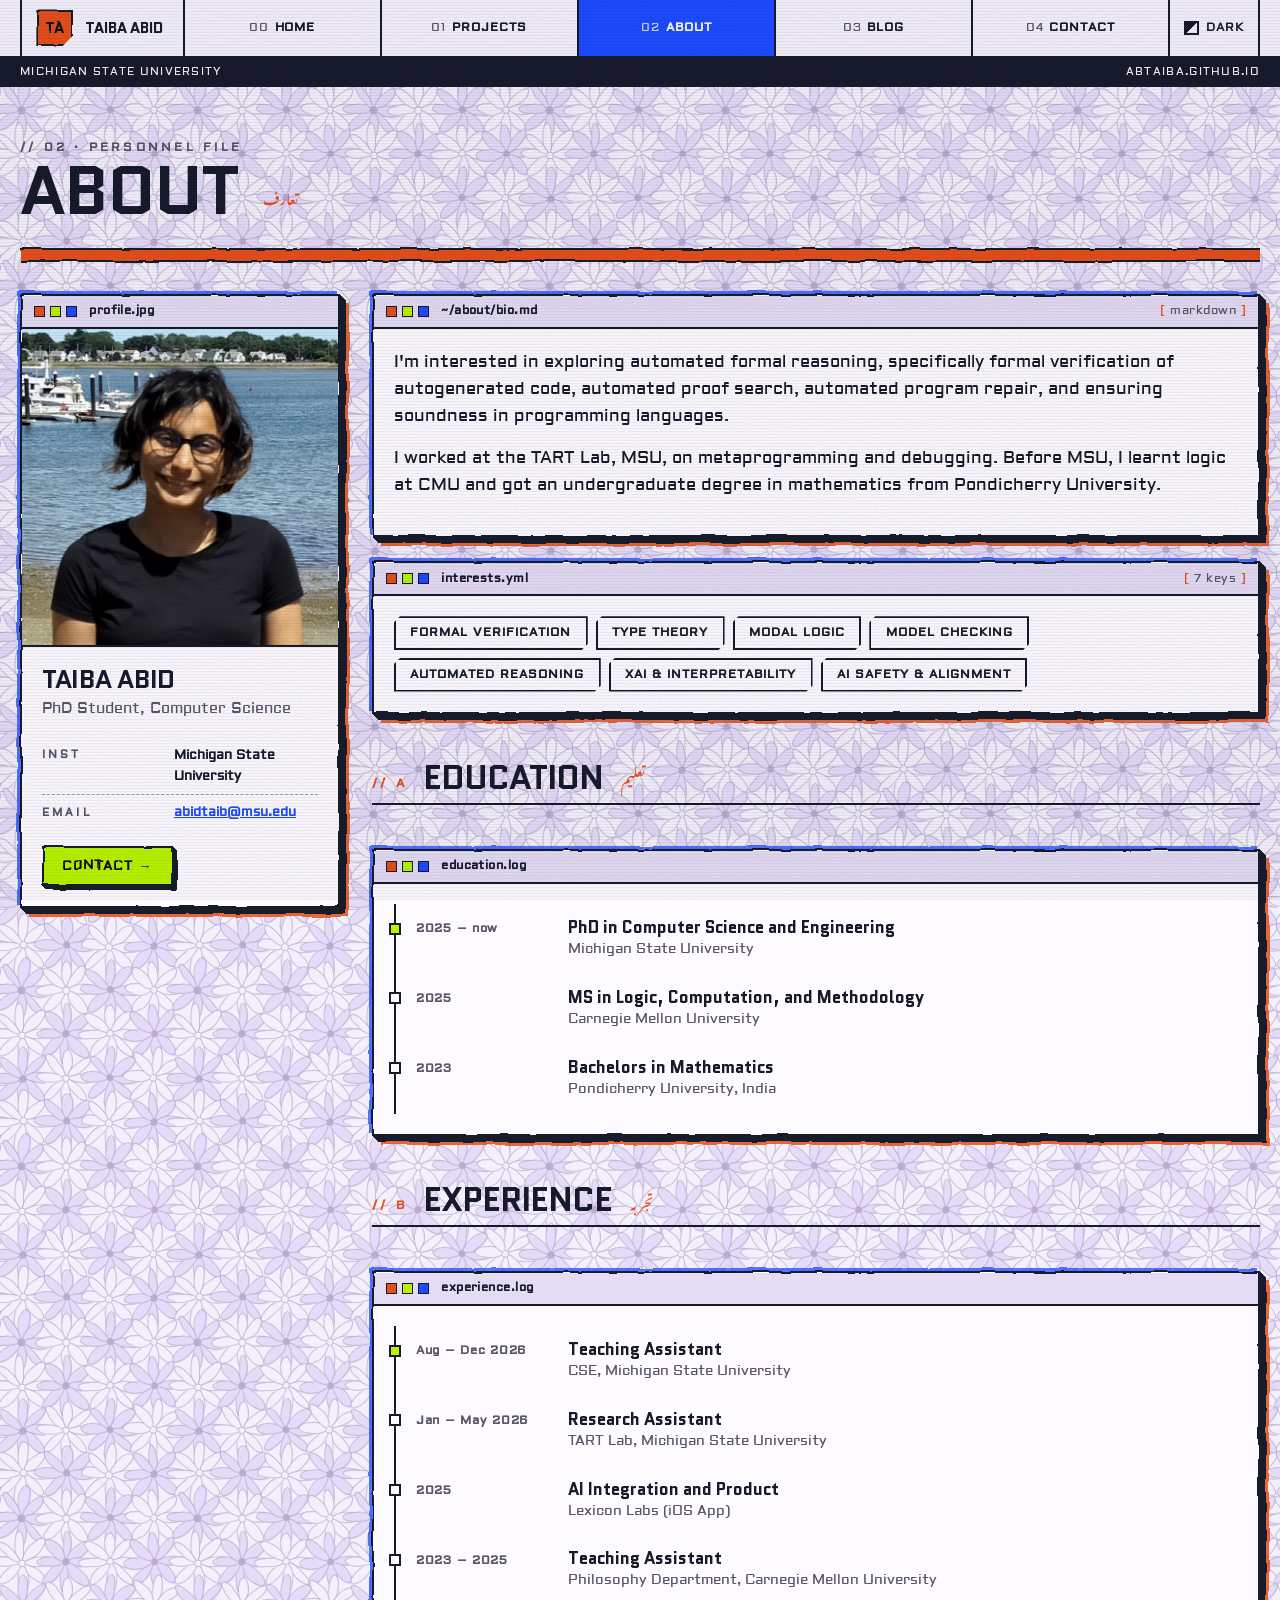
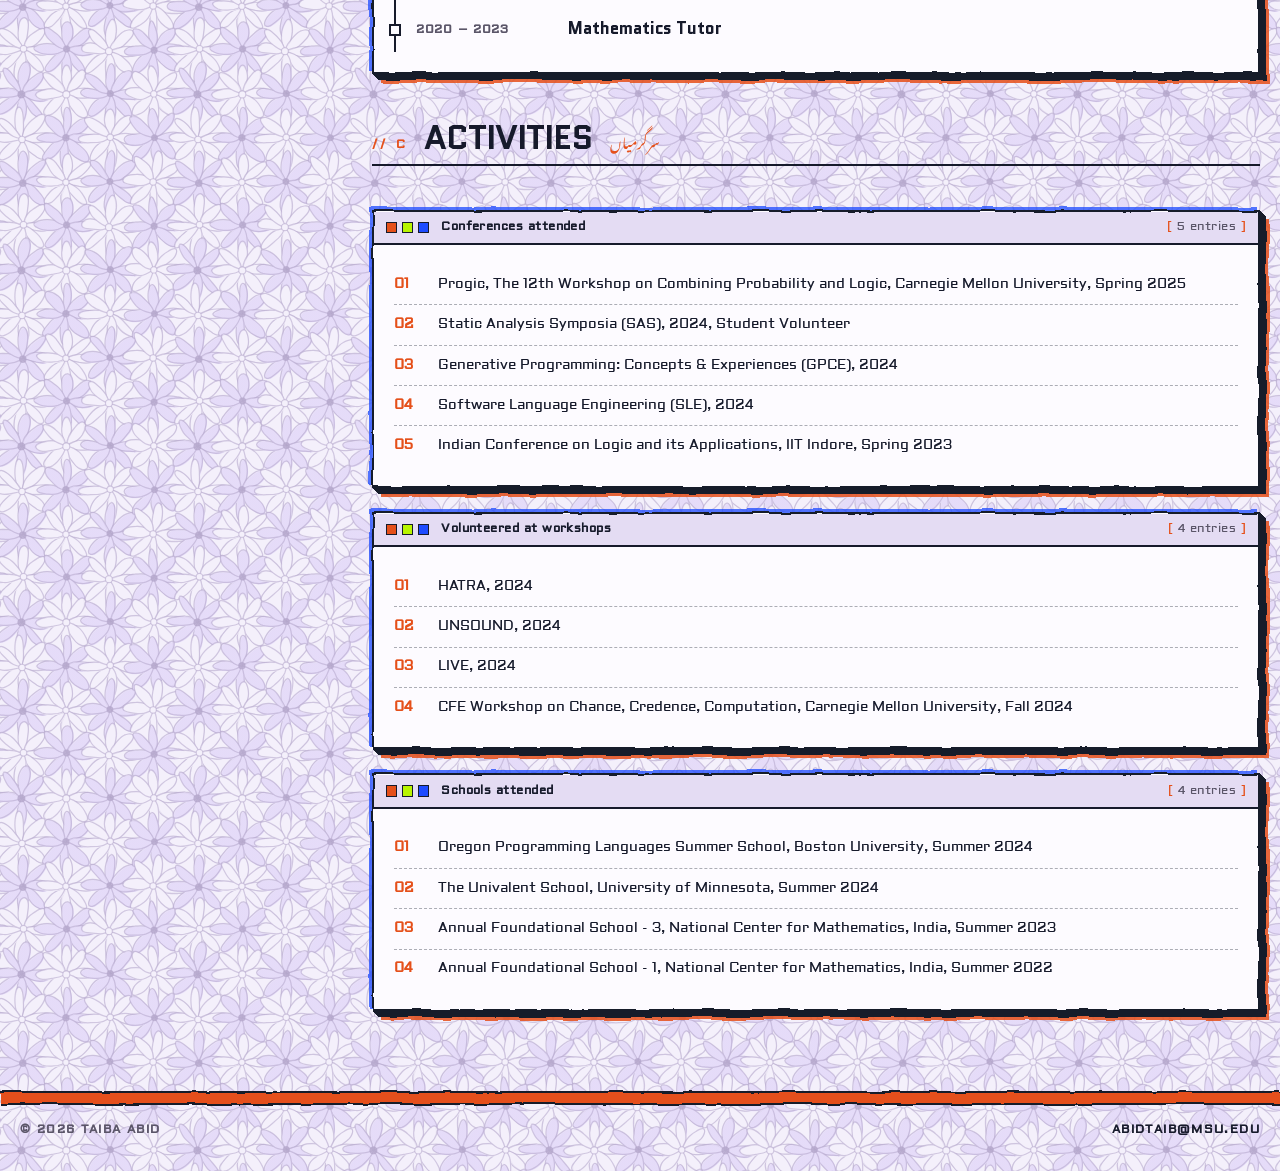
==== about.html @ 522cb5cd "new website" ====
<!DOCTYPE html>
<html lang="en">
<head>
  <meta charset="utf-8">
  <meta name="viewport" content="width=device-width, initial-scale=1">
  <meta name="description" content="Taiba Abid, PhD Student, Computer Science">
  <title>About // Taiba Abid</title>
  <script>
    try { var t = localStorage.getItem('theme'); if (t) document.documentElement.dataset.theme = t; } catch (e) {}
  </script>
  <link rel="icon" href="images/favicon.svg">
  <link rel="preconnect" href="https://fonts.googleapis.com">
  <link rel="preconnect" href="https://fonts.gstatic.com" crossorigin>
  <link rel="stylesheet" href="https://fonts.googleapis.com/css2?family=Aldrich&family=Noto+Nastaliq+Urdu:wght@500;700&family=Quantico:ital,wght@0,400;0,700;1,400;1,700&display=swap">
  <link rel="stylesheet" href="css/style.css?v=proj3">
  <script src="js/theme.js" defer></script>
</head>
<body>
  <svg class="ink-defs" width="0" height="0" aria-hidden="true" focusable="false">
    <filter id="ink-rough"><feTurbulence type="fractalNoise" baseFrequency="0.035" numOctaves="3" seed="7" result="noise"/><feDisplacementMap in="SourceGraphic" in2="noise" scale="3.5"/></filter>
    <filter id="ink-bleed"><feTurbulence type="fractalNoise" baseFrequency="0.9" numOctaves="2" seed="2" result="noise"/><feDisplacementMap in="SourceGraphic" in2="noise" scale="1.4"/></filter>
  </svg>
  <a class="skip" href="#main">Skip to content</a>
  <header class="site-header">
    <div class="wrap header-inner">
      <a class="logo" href="index.html"><span class="logo-mark">TA</span><span class="logo-name">Taiba Abid</span></a>
      <nav class="nav" aria-label="Primary"><a href="index.html"><span>00</span>Home</a><a href="projects.html"><span>01</span>Projects</a><a href="about.html" aria-current="page"><span>02</span>About</a><a href="blog.html"><span>03</span>Blog</a><a href="contact.html"><span>04</span>Contact</a></nav>
      <button class="theme-toggle" type="button" data-theme-toggle aria-label="Toggle dark mode"><span class="swatch" aria-hidden="true"></span><span class="tt-text">Theme</span></button>
    </div>
  </header>
  <div class="status-strip" aria-hidden="true">
    <div class="wrap"><span class="hide-sm">Michigan State University</span><span class="push">abtaiba.github.io</span></div>
  </div>

  <main id="main" class="wrap">
    <div class="page-hero">
      <div><span class="label">// 02 · Personnel file</span><h1 class="big">About <span class="ur" lang="ur" dir="rtl">تعارف</span></h1></div>
    </div>
    <div class="hazard" aria-hidden="true" style="margin-bottom:2rem"></div>

    <div class="about-layout">
      <aside class="about-side">
      <section class="panel">
        <div class="panel-bar"><span class="lights" aria-hidden="true"><i></i><i></i><i></i></span><span class="panel-file">profile.jpg</span></div>
        <div class="id-photo"><img src="images/avatar.jpg" alt="Portrait of Taiba Abid"></div>
        <div class="panel-body">
          <h2 style="font-size:1.6rem">Taiba Abid</h2>
          <p class="muted" style="margin:0.4rem 0 1rem">PhD Student, Computer Science</p>
          <dl class="readout">
            <div><dt>Inst</dt><dd>Michigan State University</dd></div>
            <div><dt>Email</dt><dd><a href="mailto:abidtaib@msu.edu">abidtaib@msu.edu</a></dd></div>
          </dl>
          <div class="chips" style="margin-top:1rem"><a class="btn" href="contact.html">Contact →</a></div>
        </div>
      </section>
      </aside>

      <div class="stack">
      <section class="panel ">
      <div class="panel-bar"><span class="lights" aria-hidden="true"><i></i><i></i><i></i></span><span class="panel-file">~/about/bio.md</span><span class="panel-meta">markdown</span></div>
      <div class="panel-body">
<div class="prose" style="font-size:1.05rem"><p>I&#x27;m interested in exploring automated formal reasoning, specifically formal verification of autogenerated code, automated proof search, automated program repair, and ensuring soundness in programming languages.</p>
<p>I worked at the TART Lab, MSU, on metaprogramming and debugging. Before MSU, I learnt logic at CMU and got an undergraduate degree in mathematics from Pondicherry University.</p></div>
      </div>
    </section>

      <section class="panel ">
      <div class="panel-bar"><span class="lights" aria-hidden="true"><i></i><i></i><i></i></span><span class="panel-file">interests.yml</span><span class="panel-meta">7 keys</span></div>
      <div class="panel-body">
<div class="chips"><span class="chip chip-lg" style="cursor:default">Formal Verification</span><span class="chip chip-lg" style="cursor:default">Type Theory</span><span class="chip chip-lg" style="cursor:default">Modal Logic</span><span class="chip chip-lg" style="cursor:default">Model Checking</span><span class="chip chip-lg" style="cursor:default">Automated Reasoning</span><span class="chip chip-lg" style="cursor:default">XAI &amp; Interpretability</span><span class="chip chip-lg" style="cursor:default">AI Safety &amp; Alignment</span></div>
      </div>
    </section>

      <div class="sec-head" style="margin-top:1.5rem"><span class="idx">// A</span><h2>Education <span class="ur" lang="ur" dir="rtl">تعلیم</span></h2></div>
      <section class="panel ">
      <div class="panel-bar"><span class="lights" aria-hidden="true"><i></i><i></i><i></i></span><span class="panel-file">education.log</span></div>
      <div class="panel-body">
<ol class="timeline"><li><span class="when">2025 – now</span><div><strong>PhD in Computer Science and Engineering</strong><span class="where">Michigan State University</span></div></li><li><span class="when">2025</span><div><strong>MS in Logic, Computation, and Methodology</strong><span class="where">Carnegie Mellon University</span></div></li><li><span class="when">2023</span><div><strong>Bachelors in Mathematics</strong><span class="where">Pondicherry University, India</span></div></li></ol>
      </div>
    </section>

      <div class="sec-head" style="margin-top:1.5rem"><span class="idx">// B</span><h2>Experience <span class="ur" lang="ur" dir="rtl">تجربہ</span></h2></div>
      <section class="panel ">
      <div class="panel-bar"><span class="lights" aria-hidden="true"><i></i><i></i><i></i></span><span class="panel-file">experience.log</span></div>
      <div class="panel-body">
<ol class="timeline"><li><span class="when">Aug – Dec 2026</span><div><strong>Teaching Assistant</strong><span class="where">CSE, Michigan State University</span></div></li><li><span class="when">Jan – May 2026</span><div><strong>Research Assistant</strong><span class="where">TART Lab, Michigan State University</span></div></li><li><span class="when">2025</span><div><strong>AI Integration and Product</strong><span class="where">Lexicon Labs (iOS App)</span></div></li><li><span class="when">2023 – 2025</span><div><strong>Teaching Assistant</strong><span class="where">Philosophy Department, Carnegie Mellon University</span></div></li><li><span class="when">2020 – 2023</span><div><strong>Mathematics Tutor</strong></div></li></ol>
      </div>
    </section>

      <div class="sec-head" style="margin-top:1.5rem"><span class="idx">// C</span><h2>Activities <span class="ur" lang="ur" dir="rtl">سرگرمیاں</span></h2></div>
      <section class="panel ">
      <div class="panel-bar"><span class="lights" aria-hidden="true"><i></i><i></i><i></i></span><span class="panel-file">Conferences attended</span><span class="panel-meta">5 entries</span></div>
      <div class="panel-body">
<ol class="log-list"><li><span>Progic, The 12th Workshop on Combining Probability and Logic, Carnegie Mellon University, Spring 2025</span></li><li><span>Static Analysis Symposia (SAS), 2024, Student Volunteer</span></li><li><span>Generative Programming: Concepts &amp; Experiences (GPCE), 2024</span></li><li><span>Software Language Engineering (SLE), 2024</span></li><li><span>Indian Conference on Logic and its Applications, IIT Indore, Spring 2023</span></li></ol>
      </div>
    </section>
      <section class="panel ">
      <div class="panel-bar"><span class="lights" aria-hidden="true"><i></i><i></i><i></i></span><span class="panel-file">Volunteered at workshops</span><span class="panel-meta">4 entries</span></div>
      <div class="panel-body">
<ol class="log-list"><li><span>HATRA, 2024</span></li><li><span>UNSOUND, 2024</span></li><li><span>LIVE, 2024</span></li><li><span>CFE Workshop on Chance, Credence, Computation, Carnegie Mellon University, Fall 2024</span></li></ol>
      </div>
    </section>
      <section class="panel ">
      <div class="panel-bar"><span class="lights" aria-hidden="true"><i></i><i></i><i></i></span><span class="panel-file">Schools attended</span><span class="panel-meta">4 entries</span></div>
      <div class="panel-body">
<ol class="log-list"><li><span>Oregon Programming Languages Summer School, Boston University, Summer 2024</span></li><li><span>The Univalent School, University of Minnesota, Summer 2024</span></li><li><span>Annual Foundational School - 3, National Center for Mathematics, India, Summer 2023</span></li><li><span>Annual Foundational School - 1, National Center for Mathematics, India, Summer 2022</span></li></ol>
      </div>
    </section>
      </div>
    </div>
  </main>

  <footer class="site-footer">
    <div class="hazard" aria-hidden="true"></div>
    <div class="wrap footer-inner">
      <span>© 2026 Taiba Abid</span>
      <a href="mailto:abidtaib@msu.edu">abidtaib@msu.edu</a>
    </div>
  </footer>
</body>
</html>
---- css/style.css ----
/* ==========================================================================
   Taiba Abid: brutalist terminal theme
   Warm paper, hard edges, hazard tape, status readouts.
   Edit the tokens below to restyle everything.
   ========================================================================== */

:root {
  color-scheme: light;

  /* Paper + ink (blue-black fountain-pen ink) */
  --paper: #f4f0fb;
  /* hand-drawn flower lattice: 8 equal petals, checkerboard fill, right-hand flower on top */
  --bg-pattern: url("../images/flowers-light.svg");
  --bg-pattern-size: 176px 176px;
  /* wash of page colour over the flowers so text on the background stays readable */
  --bg-fade: color-mix(in srgb, var(--paper) 65%, transparent);
  --surface: #fdfbff;
  --bar: #e4dcf3;
  --ink: #161a2b;
  --muted: #5a5568;
  --line: #161a2b;
  --grain-opacity: 0.09;

  /* Accents */
  --blue: #1d4bff;
  --lime: #b8f400;
  --orange: #e5501a;
  --on-accent: #111;

  /* Type */
  /* Previous pair: "Space Grotesk" + "JetBrains Mono" */
  --font-display: "Quantico", "Space Grotesk", Arial, sans-serif;
  --font-body: "Aldrich", "Space Grotesk", Arial, sans-serif;
  --scan: rgb(0 0 0 / 0.045);

  /* Shape */
  --bw: 2px;
  --shadow-color: var(--ink);
  /* 3D slab: a blue edge offset up-left, a solid extruded side, an orange edge behind it */
  --ghost-a: color-mix(in srgb, var(--blue) 75%, transparent);
  --ghost-b: color-mix(in srgb, var(--orange) 85%, transparent);
  --shadow: -3px -3px 0 var(--ghost-a), 1px 1px 0 var(--shadow-color), 2px 2px 0 var(--shadow-color), 3px 3px 0 var(--shadow-color), 4px 4px 0 var(--shadow-color), 5px 5px 0 var(--shadow-color), 6px 6px 0 var(--shadow-color), 9px 9px 0 var(--ghost-b);
  --shadow-lift: -4px -4px 0 var(--ghost-a), 1px 1px 0 var(--shadow-color), 2px 2px 0 var(--shadow-color), 3px 3px 0 var(--shadow-color), 4px 4px 0 var(--shadow-color), 5px 5px 0 var(--shadow-color), 6px 6px 0 var(--shadow-color), 7px 7px 0 var(--shadow-color), 8px 8px 0 var(--shadow-color), 9px 9px 0 var(--shadow-color), 10px 10px 0 var(--shadow-color), 14px 14px 0 var(--ghost-b);
  --shadow-sm: -2px -2px 0 var(--ghost-a), 1px 1px 0 var(--shadow-color), 2px 2px 0 var(--shadow-color), 3px 3px 0 var(--shadow-color), 4px 4px 0 var(--shadow-color), 6px 6px 0 var(--ghost-b);
  --shadow-press: 1px 1px 0 var(--shadow-color), 2px 2px 0 var(--shadow-color);
  --page: 1240px;
  --ease: cubic-bezier(0.22, 1, 0.36, 1);
}

/* Dark mode: follows the system unless the toggle forced light */
@media (prefers-color-scheme: dark) {
  :root:not([data-theme="light"]) {
    color-scheme: dark;
    --paper: #0e0f11;
    --bg-pattern: url("data:image/svg+xml,%3Csvg xmlns='http://www.w3.org/2000/svg' width='48' height='27.713' viewBox='0 0 48 27.713'%3E%3Cpath d='M0 13.856L8.0 0H24.0L32 13.856L24.0 27.713H8.0ZM32 13.856H48' fill='none' stroke='%23ff6fb5' stroke-opacity='0.45' stroke-width='1.25'/%3E%3C/svg%3E");
    --bg-pattern-size: 48px 27.713px;
    --bg-fade: transparent;
    --surface: #16181c;
    --bar: #1f232a;
    --ink: #efe6d2;
    --muted: #a39a89;
    --line: #efe6d2;
    --blue: #5b82ff;
    --lime: #c6ff3d;
    --orange: #ff7a3d;
    --shadow-color: var(--orange);
    --ghost-b: color-mix(in srgb, var(--lime) 85%, transparent);
    --grain-opacity: 0.22;
    --scan: rgb(255 255 255 / 0.03);
  }
}

:root[data-theme="dark"] {
  color-scheme: dark;
  --paper: #0e0f11;
  --bg-pattern: url("data:image/svg+xml,%3Csvg xmlns='http://www.w3.org/2000/svg' width='48' height='27.713' viewBox='0 0 48 27.713'%3E%3Cpath d='M0 13.856L8.0 0H24.0L32 13.856L24.0 27.713H8.0ZM32 13.856H48' fill='none' stroke='%23ff6fb5' stroke-opacity='0.45' stroke-width='1.25'/%3E%3C/svg%3E");
  --bg-pattern-size: 48px 27.713px;
  --bg-fade: transparent;
  --surface: #16181c;
  --bar: #1f232a;
  --ink: #efe6d2;
  --muted: #a39a89;
  --line: #efe6d2;
  --blue: #5b82ff;
  --lime: #c6ff3d;
  --orange: #ff7a3d;
  --shadow-color: var(--orange);
  --ghost-b: color-mix(in srgb, var(--lime) 85%, transparent);
  --grain-opacity: 0.22;
  --scan: rgb(255 255 255 / 0.03);
}

/* Card → detail page morph (Chrome/Edge/Safari 18+; others just navigate) */
@view-transition { navigation: auto; }
::view-transition-group(*) { animation-duration: 0.45s; animation-timing-function: var(--ease); }

/* ---------- Base ---------- */

*, *::before, *::after { box-sizing: border-box; }
html { scroll-behavior: smooth; }

body {
  margin: 0;
  min-height: 100vh;
  overflow-x: clip;
  background-color: var(--paper);
  /* flowers in light mode, hex grid in dark */
  background-image: linear-gradient(var(--bg-fade), var(--bg-fade)), var(--bg-pattern);
  background-size: auto, var(--bg-pattern-size);
  /* ink sits slightly into the paper */
  text-shadow: 0 0 0.6px color-mix(in srgb, currentColor 45%, transparent);
  color: var(--ink);
  font-family: var(--font-body);
  font-size: 15px;
  line-height: 1.6;
  transition: background-color 0.2s, color 0.2s;
}

a { color: inherit; }
img { display: block; max-width: 100%; }
button, input, textarea { font: inherit; color: inherit; }
::selection { background: var(--lime); color: #111; }
:focus-visible { outline: 3px solid var(--blue); outline-offset: 2px; }

.wrap { width: min(calc(100% - 2rem), var(--page)); margin: 0 auto; }

.skip {
  position: absolute; left: -999px; top: 0; padding: 0.5rem 1rem;
  background: var(--lime); color: #111; z-index: 100;
}
.skip:focus { left: 1rem; }

/* ---------- Type ---------- */

h1, h2, h3, h4 {
  margin: 0;
  font-family: var(--font-display);
  font-weight: 700;
  line-height: 0.95;
  letter-spacing: -0.03em;
  text-transform: uppercase;
}

.mega { font-size: clamp(3rem, 10vw, 7.5rem); }
.big  { font-size: clamp(2.2rem, 6vw, 4.25rem); }
h2    { font-size: clamp(1.5rem, 3vw, 2.1rem); }
h3    { font-size: 1.35rem; line-height: 1.05; }

/* Small Urdu sub-label next to headings.
   No letter-spacing or uppercase: both break Urdu letter joining. */
.ur {
  display: inline-block;
  margin-left: 0.6rem;
  color: var(--orange);
  font-family: "Noto Nastaliq Urdu", serif;
  font-size: 0.85rem;
  font-weight: 500;
  line-height: 1;
  letter-spacing: 0;
  text-transform: none;
  vertical-align: middle;
}

.label {
  font-size: 0.72rem;
  font-weight: 700;
  letter-spacing: 0.14em;
  text-transform: uppercase;
  color: var(--muted);
}

.muted { color: var(--muted); }
.accent { color: var(--orange); }

/* ---------- Header ---------- */

.site-header {
  position: sticky;
  top: 0;
  z-index: 50;
  background: var(--paper);
  border-bottom: var(--bw) solid var(--line);
}

.header-inner {
  display: flex;
  align-items: stretch;
  min-height: 3.5rem;
  border-inline: var(--bw) solid var(--line);
}

/* Name | nav: the name sits left, the nav fills the rest of the width */
.logo {
  display: flex;
  flex: none;
  align-items: center;
  gap: 0.75rem;
  padding: 0 1.25rem 0 0.9rem;
  text-decoration: none;
  font-family: var(--font-display);
  font-weight: 700;
  text-transform: uppercase;
  letter-spacing: -0.01em;
}

.logo-mark {
  display: grid;
  place-items: center;
  width: 2.3rem;
  height: 2.3rem;
  background: var(--orange);
  color: #111;
  border: var(--bw) solid var(--line);
  font-size: 0.95rem;
  /* angled corner */
  clip-path: polygon(0 0, 100% 0, 100% 70%, 70% 100%, 0 100%);
}

.nav {
  display: flex;
  flex: 1;
  align-items: stretch;
  overflow-x: auto;
  scrollbar-width: none;
}

.nav a {
  display: flex;
  flex: 1;
  align-items: center;
  justify-content: center;
  gap: 0.35rem;
  padding: 0 0.9rem;
  border-left: var(--bw) solid var(--line);
  font-size: 0.78rem;
  font-weight: 700;
  letter-spacing: 0.08em;
  text-decoration: none;
  text-transform: uppercase;
  white-space: nowrap;
}
.nav a span { color: var(--muted); font-weight: 400; }
.nav a:hover { background: var(--lime); color: #111; }
.nav a:hover span { color: #111; }
.nav a[aria-current="page"] { background: var(--blue); color: #fff; }
.nav a[aria-current="page"] span { color: rgb(255 255 255 / 0.7); }

.theme-toggle {
  display: flex;
  align-items: center;
  gap: 0.45rem;
  padding: 0 0.9rem;
  background: none;
  border: 0;
  border-left: var(--bw) solid var(--line);
  font-size: 0.72rem;
  font-weight: 700;
  letter-spacing: 0.08em;
  text-transform: uppercase;
  cursor: pointer;
}
.theme-toggle:hover { background: var(--orange); color: #111; }
.theme-toggle .swatch {
  width: 0.9rem; height: 0.9rem;
  border: var(--bw) solid currentColor;
  background: linear-gradient(135deg, currentColor 50%, transparent 50%);
}

/* status strip under header */
.status-strip {
  border-bottom: var(--bw) solid var(--line);
  background: var(--ink);
  color: var(--paper);
  font-size: 0.68rem;
  letter-spacing: 0.12em;
  text-transform: uppercase;
}
.status-strip .wrap { display: flex; gap: 1.5rem; padding: 0.3rem 0; overflow: hidden; white-space: nowrap; }
.status-strip .push { margin-left: auto; }

/* ---------- Hazard tape ---------- */

.hazard {
  height: 14px;
  border-block: var(--bw) solid var(--line);
  background: var(--orange);
}

.hazard-label {
  display: flex;
  align-items: center;
  justify-content: center;
  gap: 1rem;
  padding: 0.35rem 1rem;
  border: var(--bw) solid var(--line);
  background: var(--orange);
  font-size: 0.75rem;
  font-weight: 700;
  letter-spacing: 0.2em;
  text-transform: uppercase;
}
.hazard-label span { padding: 0.1rem 0.6rem; background: var(--orange); color: #111; border: var(--bw) solid #111; }

/* ---------- Panels (editor / terminal windows) ---------- */

/* The outer border + shadow are drawn on ::before and run through the
   #ink-rough SVG filter, so edges look hand-inked while text stays crisp. */
.panel, .goal {
  position: relative;
  background: var(--surface);
  border: var(--bw) solid transparent;
  box-shadow: none;
  min-width: 0;
}
.panel::before, .goal::before {
  content: "";
  position: absolute;
  inset: calc(-1 * var(--bw));
  border: var(--bw) solid var(--line);
  box-shadow: var(--shadow);
  filter: url(#ink-rough);
  pointer-events: none;
  transition: box-shadow 0.16s var(--ease);
}

.panel-bar {
  display: flex;
  align-items: center;
  gap: 0.75rem;
  padding: 0.4rem 0.75rem;
  background: var(--bar);
  border-bottom: var(--bw) solid var(--line);
  font-size: 0.72rem;
  letter-spacing: 0.04em;
}

.lights { display: flex; gap: 0.3rem; }
.lights i { width: 0.7rem; height: 0.7rem; border: 1.5px solid var(--line); }
.lights i:nth-child(1) { background: var(--orange); }
.lights i:nth-child(2) { background: var(--lime); }
.lights i:nth-child(3) { background: var(--blue); }

.panel-file { font-weight: 700; overflow: hidden; text-overflow: ellipsis; white-space: nowrap; }
.panel-meta { margin-left: auto; color: var(--muted); white-space: nowrap; }

.panel-body { padding: 1.25rem; }
.panel-body > :first-child { margin-top: 0; }
.panel-body > :last-child { margin-bottom: 0; }

.panel-status {
  display: flex;
  flex-wrap: wrap;
  gap: 0.5rem 1.25rem;
  padding: 0.3rem 0.75rem;
  border-top: var(--bw) solid var(--line);
  background: var(--blue);
  color: #fff;
  font-size: 0.68rem;
  letter-spacing: 0.08em;
  text-transform: uppercase;
}
.panel-status .push { margin-left: auto; }

/* ---------- Terminal lines ---------- */

.term { margin: 0; font-size: 0.9rem; }
.term .cmd { color: var(--muted); }
.term .cmd::before { content: "% "; color: var(--orange); font-weight: 700; } /* zsh prompt */
.term .out { margin: 0.2rem 0 1rem; }
.term .out.arrow::before { content: "→ "; color: var(--blue); font-weight: 700; }

.cursor {
  display: inline-block;
  width: 0.55em; height: 1.1em;
  margin-left: 0.2em;
  background: currentColor;
  opacity: 0.22;
  vertical-align: text-bottom;
}

/* ---------- Readouts (key / value rows) ---------- */

.readout { display: grid; margin: 0; font-size: 0.82rem; }
.readout > div {
  display: grid;
  grid-template-columns: 7.5rem minmax(0, 1fr);
  gap: 0.75rem;
  padding: 0.45rem 0;
  border-bottom: 1px dashed color-mix(in srgb, var(--line) 40%, transparent);
}
.readout > div:last-child { border-bottom: 0; }
.readout dt { color: var(--muted); font-size: 0.7rem; font-weight: 700; letter-spacing: 0.12em; text-transform: uppercase; padding-top: 0.15em; }
.readout dd { margin: 0; font-weight: 700; overflow-wrap: anywhere; }
.readout a { color: var(--blue); }

/* ---------- Chips & tags ---------- */

.chips { display: flex; flex-wrap: wrap; gap: 0.5rem; }

.chip, .tag {
  display: inline-flex;
  align-items: center;
  min-height: 1.6rem;
  padding: 0 0.6rem;
  border: var(--bw) solid var(--line);
  background: var(--surface);
  font-size: 0.7rem;
  font-weight: 700;
  letter-spacing: 0.08em;
  text-transform: uppercase;
  line-height: 1;
}
.tag::before { content: "#"; color: var(--orange); margin-right: 0.15rem; }

.chip { cursor: pointer; transition: transform 0.12s, box-shadow 0.12s, background 0.12s; }
.chip:hover { background: var(--lime); color: #111; }
.chip[aria-pressed="true"] { background: var(--blue); color: #fff; box-shadow: 3px 3px 0 var(--line); transform: translate(-1px, -1px); }

.chip-lg { min-height: 2.1rem; padding: 0 0.9rem; font-size: 0.78rem; }

/* ---------- Buttons & links ---------- */

.btn {
  display: inline-flex;
  align-items: center;
  gap: 0.5rem;
  min-height: 2.5rem;
  padding: 0 1.1rem;
  border: var(--bw) solid var(--line);
  background: var(--lime);
  color: #111;
  box-shadow: 1px 1px 0 var(--line), 2px 2px 0 var(--line), 3px 3px 0 var(--line), 4px 4px 0 var(--line);
  font-size: 0.8rem;
  font-weight: 700;
  letter-spacing: 0.1em;
  text-decoration: none;
  text-transform: uppercase;
  cursor: pointer;
  transition: transform 0.12s var(--ease), box-shadow 0.12s var(--ease);
}
.btn:hover { transform: translate(-2px, -2px); box-shadow: 1px 1px 0 var(--line), 2px 2px 0 var(--line), 3px 3px 0 var(--line), 4px 4px 0 var(--line), 5px 5px 0 var(--line), 6px 6px 0 var(--line); }
.btn:active { transform: translate(2px, 2px); box-shadow: 0 0 0 var(--line); }
.btn.alt { background: var(--surface); color: var(--ink); }

.more {
  font-size: 0.75rem;
  font-weight: 700;
  letter-spacing: 0.1em;
  text-transform: uppercase;
  text-decoration: none;
  color: var(--blue);
}
.more::after { content: " →"; }
.more:hover { background: var(--lime); color: #111; }

.back { color: var(--muted); }
.back::after { content: none; }
.back::before { content: "← "; }

/* ---------- Section headers ---------- */

.sec { margin-top: 3.5rem; }
.sec-head {
  display: flex;
  flex-wrap: wrap;
  align-items: end;
  gap: 0.5rem 1rem;
  margin-bottom: 1.25rem;
  padding-bottom: 0.6rem;
  border-bottom: var(--bw) solid var(--line);
}
.sec-head .idx { font-size: 0.75rem; font-weight: 700; color: var(--orange); letter-spacing: 0.1em; }
.sec-head .more { margin-left: auto; }

/* ---------- Page hero (shared by inner pages) ---------- */

.page-hero {
  display: grid;
  grid-template-columns: minmax(0, 1fr) auto;
  align-items: end;
  gap: 1.5rem;
  padding: 3rem 0 1.5rem;
}
.page-hero .count {
  font-family: var(--font-display);
  font-size: clamp(3rem, 9vw, 6.5rem);
  font-weight: 700;
  line-height: 0.8;
  color: transparent;
  -webkit-text-stroke: 2px var(--ink);
}
.page-hero p { max-width: 60ch; margin: 1rem 0 0; color: var(--muted); }

/* ---------- Home ---------- */

.home-hero {
  display: grid;
  grid-template-columns: minmax(0, 1.65fr) minmax(280px, 1fr);
  gap: 1.5rem;
  padding-top: 2.5rem;
}

.home-hero .mega { margin: 0.25rem 0 1.25rem; }
.home-hero .mega .accent { -webkit-text-stroke: 0; }

.id-photo {
  position: relative;
  border-bottom: var(--bw) solid var(--line);
}
.id-photo img { width: 100%; aspect-ratio: 1 / 1; object-fit: cover; object-position: 50% 30%; filter: contrast(1.05) saturate(0.9); }

.mission {
  display: grid;
  grid-template-columns: minmax(0, 1fr) minmax(0, 1fr);
  gap: 1.5rem;
}
.mission p { margin: 0 0 0.9rem; }
.goal {
  display: flex;
  flex-direction: column;
  justify-content: space-between;
  gap: 1.5rem;
  padding: 1.5rem;
  background: var(--blue);
  color: #fff;
}
.goal blockquote {
  margin: 0;
  font-family: var(--font-display);
  font-size: clamp(1.5rem, 3vw, 2.25rem);
  font-weight: 700;
  line-height: 2.1;
  letter-spacing: 0.04em;
  text-transform: uppercase;
}
.goal blockquote em { font-style: normal; background: var(--lime); color: #111; padding: 0 0.15em; }
.goal .label { color: rgb(255 255 255 / 0.75); }

/* ---------- Cards (projects & posts) ---------- */

.card {
  display: flex;
  flex-direction: column;
  text-decoration: none;
  transition: transform 0.16s var(--ease), box-shadow 0.16s var(--ease);
}
.card:hover { transform: translate(-3px, -3px); }
.card:hover::before { box-shadow: var(--shadow-lift); }
.card:hover .panel-bar { background: var(--lime); color: #111; }
.card:hover .panel-bar .panel-meta { color: #111; }
.card:active { transform: translate(1px, 1px); }
.card:active::before { box-shadow: var(--shadow-press); }

.card .panel-body { display: flex; flex: 1; flex-direction: column; gap: 0.9rem; }
.card .num {
  font-family: var(--font-display);
  font-size: 3.2rem;
  font-weight: 700;
  line-height: 0.8;
  color: transparent;
  -webkit-text-stroke: 1.5px var(--ink);
}
.card:hover .num { color: var(--orange); -webkit-text-stroke-color: var(--orange); }
.card h3 { font-size: 1.3rem; }
.card .sub { margin: -0.4rem 0 0; color: var(--muted); font-size: 0.8rem; }
.card .excerpt { margin: 0; color: var(--muted); font-size: 0.85rem; }
.card .chips { margin-top: auto; }
.card .open {
  font-size: 0.72rem; font-weight: 700; letter-spacing: 0.12em; text-transform: uppercase; color: var(--blue);
}
.card:hover .open { color: var(--orange); }

/* Projects bento: first card is the big one */
.bento {
  display: grid;
  grid-template-columns: repeat(6, minmax(0, 1fr));
  gap: 1.5rem;
}
.bento > .card { grid-column: span 2; }
.bento > .card:first-child { grid-column: span 4; grid-row: span 2; }
.bento > .card:first-child h3 { font-size: clamp(1.8rem, 3.5vw, 2.8rem); }
.bento > .card:first-child .num { font-size: 6rem; }
.bento > .card:nth-child(2) { grid-column: span 2; }
.bento.is-filtered > .card { grid-column: span 2; grid-row: auto; }
.bento.is-filtered > .card:first-child h3 { font-size: 1.3rem; }
.bento.is-filtered > .card:first-child .num { font-size: 3.2rem; }
.card.is-hidden { display: none; }

.grid-3 { display: grid; grid-template-columns: repeat(3, minmax(0, 1fr)); gap: 1.5rem; }
.grid-2 { display: grid; grid-template-columns: repeat(2, minmax(0, 1fr)); gap: 1.5rem; }

/* Blog: wide file-row cards */
.post-list { display: grid; gap: 1.25rem; }
.post-card .panel-body {
  display: grid;
  grid-template-columns: 6.5rem minmax(0, 1fr) auto;
  align-items: center;
  gap: 1.5rem;
}
.post-card .date {
  font-family: var(--font-display);
  font-size: 0.9rem;
  font-weight: 700;
  text-transform: uppercase;
  line-height: 1.1;
}
.post-card h3 { font-size: clamp(1.25rem, 2.5vw, 1.75rem); }

.empty { padding: 2rem; text-align: center; border: var(--bw) dashed var(--line); }

/* ---------- Detail pages (expanded card) ---------- */

.detail-crumbs {
  display: flex;
  flex-wrap: wrap;
  gap: 0.75rem;
  align-items: center;
  padding: 2rem 0 1rem;
  font-size: 0.78rem;
}
.detail-crumbs .path { color: var(--muted); }

.detail .panel-body { padding: clamp(1.25rem, 4vw, 2.5rem); }

.detail-head {
  display: grid;
  grid-template-columns: auto minmax(0, 1fr);
  gap: 1.5rem;
  align-items: end;
  padding-bottom: 1.5rem;
  border-bottom: var(--bw) solid var(--line);
}
.detail-head .num {
  font-family: var(--font-display);
  font-size: clamp(5rem, 14vw, 10rem);
  font-weight: 700;
  line-height: 0.75;
  color: var(--orange);
}
.detail-head .sub { margin: 0.75rem 0 0; color: var(--muted); }

.detail-grid {
  display: grid;
  grid-template-columns: minmax(0, 1fr) 300px;
  gap: 2.5rem;
  padding-top: 1.75rem;
}
.detail-side { display: grid; gap: 1.25rem; align-content: start; }
.detail-side .panel::before { box-shadow: var(--shadow-sm); }

.pager { display: grid; grid-template-columns: 1fr 1fr; gap: 1.5rem; margin-top: 2.5rem; }
.pager a .panel-body { padding: 1rem 1.25rem; }
.pager a.next { text-align: right; }
.pager a .label { display: block; margin-bottom: 0.35rem; }
.pager a strong { font-family: var(--font-display); font-size: 1.05rem; text-transform: uppercase; line-height: 1.1; }

/* Long-form text */
.prose { max-width: 70ch; }
.prose h2 { margin: 2rem 0 0.75rem; font-size: 1.5rem; }
.prose h2:first-child { margin-top: 0; }
.prose p, .prose ul, .prose ol { margin: 0 0 1rem; }
.prose a { color: var(--blue); text-underline-offset: 0.2em; }
.prose a:hover { background: var(--lime); color: #111; }
.prose code { padding: 0.05rem 0.35rem; background: var(--bar); border: 1px solid var(--line); font-size: 0.88em; }
.prose blockquote { margin: 1.5rem 0; padding: 0.75rem 1rem; border-left: 6px solid var(--orange); background: var(--bar); }
.prose figure { margin: 1.5rem 0 2rem; border: var(--bw) solid var(--line); background: var(--surface); }
.prose figure img { width: 100%; height: auto; }
.prose figcaption { padding: 0.5rem 0.75rem; border-top: var(--bw) solid var(--line); background: var(--bar); color: var(--muted); font-size: 0.8rem; }
.prose .table-wrap { margin: 1.25rem 0 1.75rem; overflow-x: auto; border: var(--bw) solid var(--line); }
.prose table { width: 100%; border-collapse: collapse; font-size: 0.85rem; background: var(--surface); }
.prose th, .prose td { padding: 0.45rem 0.75rem; border-bottom: 1px solid var(--line); text-align: left; white-space: nowrap; }
.prose th { background: var(--bar); font-weight: 700; }
.prose tbody tr:last-child td { border-bottom: 0; }
.prose li { margin-bottom: 0.5rem; }
/* Typeset math and inference rules */
.prose .math { font-family: "STIX Two Math", "Cambria Math", "Times New Roman", serif; font-size: 1.08em; white-space: nowrap; }
.prose .math-display { text-align: center; margin: 1rem 0 1.25rem; }
.prose .defn { padding: 0.75rem 1rem 0.75rem 2rem; border-left: 6px solid var(--blue); background: var(--bar); }
.prose .rule { display: table; margin: 1rem auto 1.5rem; text-align: center; }
.prose .rule .premises { display: flex; gap: 2.5rem; justify-content: center; padding: 0 0.5rem 0.3rem; }
.prose .rule .conclusion { padding-top: 0.3rem; border-top: 1.5px solid var(--ink); }

/* Placeholder blocks: things to fill in */
.todo {
  margin: 0 0 1rem;
  padding: 0.85rem 1rem;
  border: var(--bw) dashed var(--orange);
  background: color-mix(in srgb, var(--orange) 8%, transparent);
  font-size: 0.85rem;
}
.todo::before {
  content: "TODO";
  display: inline-block;
  margin-right: 0.6rem;
  padding: 0 0.4rem;
  background: var(--orange);
  color: #111;
  font-size: 0.68rem;
  font-weight: 700;
  letter-spacing: 0.1em;
}

/* ---------- About ---------- */

.about-layout {
  display: grid;
  grid-template-columns: 320px minmax(0, 1fr);
  gap: 2rem;
  align-items: start;
}
.about-side { position: sticky; top: 6.5rem; }

.timeline { list-style: none; margin: 0; padding: 0; }
.timeline li {
  position: relative;
  display: grid;
  grid-template-columns: 8.5rem minmax(0, 1fr);
  gap: 1rem;
  padding: 0.8rem 0 0.8rem 1.25rem;
  border-left: var(--bw) solid var(--line);
}
.timeline li::before {
  content: "";
  position: absolute;
  left: -7px;
  top: 1.15rem;
  width: 12px; height: 12px;
  background: var(--surface);
  border: var(--bw) solid var(--line);
}
.timeline li:first-child::before { background: var(--lime); }
.timeline .when { font-size: 0.75rem; font-weight: 700; letter-spacing: 0.06em; color: var(--muted); padding-top: 0.15rem; }
.timeline strong { display: block; font-family: var(--font-display); font-size: 1.05rem; line-height: 1.2; }
.timeline .where { color: var(--muted); font-size: 0.85rem; }

.log-list { list-style: none; margin: 0; padding: 0; counter-reset: log; }
.log-list li {
  counter-increment: log;
  display: grid;
  grid-template-columns: 2.25rem minmax(0, 1fr);
  gap: 0.5rem;
  padding: 0.55rem 0;
  border-bottom: 1px dashed color-mix(in srgb, var(--line) 35%, transparent);
  font-size: 0.85rem;
}
.log-list li:last-child { border-bottom: 0; }
.log-list li::before { content: counter(log, decimal-leading-zero); color: var(--orange); font-weight: 700; }

.stack { display: grid; gap: 1.5rem; }

/* ---------- Contact ---------- */

.contact-layout {
  display: grid;
  grid-template-columns: repeat(2, minmax(0, 1fr));
  gap: 1.5rem;
}
.contact-layout .panel-body { display: flex; flex-direction: column; align-items: flex-start; gap: 0.25rem; }
.contact-layout .panel-body .muted { margin: 0 0 1.25rem; }
.contact-layout .btn { margin-top: auto; }
.contact-wide { grid-column: 1 / -1; }

.form { display: grid; gap: 1.1rem; }
.field { display: grid; gap: 0.3rem; }
.field label { font-size: 0.75rem; font-weight: 700; letter-spacing: 0.12em; text-transform: uppercase; }
.field label::before { content: "> "; color: var(--orange); }

.input {
  width: 100%;
  padding: 0.65rem 0.75rem;
  background: var(--paper);
  border: var(--bw) solid var(--line);
  border-radius: 0;
  caret-color: var(--orange);
}
.input:focus-visible { outline: none; border-color: var(--blue); box-shadow: 4px 4px 0 var(--blue); }
textarea.input { min-height: 10rem; resize: vertical; }

.form-status { min-height: 1.4rem; margin: 0; font-size: 0.85rem; }
.form-status.ok { color: var(--blue); }
.form-status.err { color: var(--orange); }
.botcheck { position: absolute; left: -9999px; opacity: 0; }

.email-big {
  display: block;
  margin: 0.5rem 0 1rem;
  font-family: var(--font-display);
  font-size: clamp(1.25rem, 2.6vw, 1.75rem);
  font-weight: 700;
  overflow-wrap: anywhere;
  text-decoration: none;
  color: var(--blue);
}
.email-big:hover { background: var(--lime); color: #111; }

/* ---------- Footer ---------- */

.site-footer { margin-top: 5rem; }
.footer-inner {
  display: flex;
  flex-wrap: wrap;
  justify-content: space-between;
  gap: 1rem;
  padding: 1rem 0 2rem;
  font-size: 0.72rem;
  font-weight: 700;
  letter-spacing: 0.12em;
  text-transform: uppercase;
  color: var(--muted);
}
.footer-inner a { color: var(--ink); text-decoration: none; }
.footer-inner a:hover { background: var(--lime); color: #111; }

/* ---------- Digital ink ---------- */

.ink-defs { position: absolute; width: 0; height: 0; overflow: hidden; }

/* Paper grain over everything; clicks pass straight through */
body::after {
  content: "";
  position: fixed;
  inset: 0;
  z-index: 200;
  pointer-events: none;
  opacity: var(--grain-opacity);
  mix-blend-mode: multiply;
  background-image: url("data:image/svg+xml,%3Csvg xmlns='http://www.w3.org/2000/svg' width='180' height='180'%3E%3Cfilter id='n'%3E%3CfeTurbulence type='fractalNoise' baseFrequency='0.85' numOctaves='3' stitchTiles='stitch'/%3E%3CfeColorMatrix values='0 0 0 0 0.1 0 0 0 0 0.1 0 0 0 0 0.2 0 0 0 1 0'/%3E%3C/filter%3E%3Crect width='100%25' height='100%25' filter='url(%23n)'/%3E%3C/svg%3E");
}

/* Decorative numbers look printed: edges wobble like ink soaking into paper */
.card .num, .detail-head .num, .page-hero .count {
  filter: url(#ink-bleed);
}

/* Hazard tape and buttons get the same hand-inked edge */
.hazard, .hazard-label, .btn, .logo-mark { filter: url(#ink-rough); }

/* ---------- Industrial layer (all static, no animation) ---------- */

/* Scanlines over the whole page; clicks pass straight through */
body::before {
  content: "";
  position: fixed;
  inset: 0;
  z-index: 199;
  pointer-events: none;
  background: repeating-linear-gradient(to bottom, transparent 0 2px, var(--scan) 2px 3px);
}

/* Headings stay crisp: no ink texture on text people need to read */
h1, h2, h3 { text-shadow: none; }

/* Machined corners on small parts */
.tag, .chip {
  clip-path: polygon(6px 0, 100% 0, 100% calc(100% - 6px), calc(100% - 6px) 100%, 0 100%, 0 6px);
}

/* Spec-sheet labels: wide tracking, bracketed readouts */
.label, .sec-head .idx, .readout dt { letter-spacing: 0.28em; }
.panel-meta::before { content: "[ "; color: var(--orange); }
.panel-meta::after { content: " ]"; color: var(--orange); }

/* ---------- Responsive ---------- */

@media (max-width: 1000px) {
  .bento > .card,
  .bento > .card:first-child,
  .bento > .card:nth-child(2) { grid-column: span 3; grid-row: auto; }
  .bento > .card:first-child { grid-column: span 6; }
  .bento.is-filtered > .card { grid-column: span 3; }
  .grid-3 { grid-template-columns: repeat(2, minmax(0, 1fr)); }
  .detail-grid { grid-template-columns: 1fr; }
  .about-layout { grid-template-columns: 1fr; }
  .about-side { position: static; }
}

@media (max-width: 800px) {
  .home-hero, .mission, .contact-layout { grid-template-columns: 1fr; }
  .id-photo img { aspect-ratio: 4 / 3; }
  .status-strip .hide-sm { display: none; }
  .logo-name { display: none; }
  .post-card .panel-body { grid-template-columns: 1fr; gap: 0.75rem; }
}

@media (max-width: 640px) {
  body { font-size: 14px; }
  .wrap { width: calc(100% - 2rem); }
  .bento, .grid-3, .grid-2, .pager { grid-template-columns: 1fr; }
  .bento > .card,
  .bento > .card:first-child,
  .bento > .card:nth-child(2),
  .bento.is-filtered > .card { grid-column: auto; }
  .bento > .card:first-child .num { font-size: 3.2rem; }
  .page-hero { grid-template-columns: 1fr; padding-top: 2rem; }
  .detail-head { grid-template-columns: 1fr; gap: 0.5rem; }
  .timeline li { grid-template-columns: 1fr; gap: 0.15rem; }
  .readout > div { grid-template-columns: 6rem minmax(0, 1fr); }
  .nav a { padding: 0 0.6rem; }
  .nav a span { display: none; }
  .theme-toggle .tt-text { display: none; }
}

@media (prefers-reduced-motion: reduce) {
  @view-transition { navigation: none; }
  *, *::before, *::after { animation: none !important; transition: none !important; scroll-behavior: auto !important; }
}
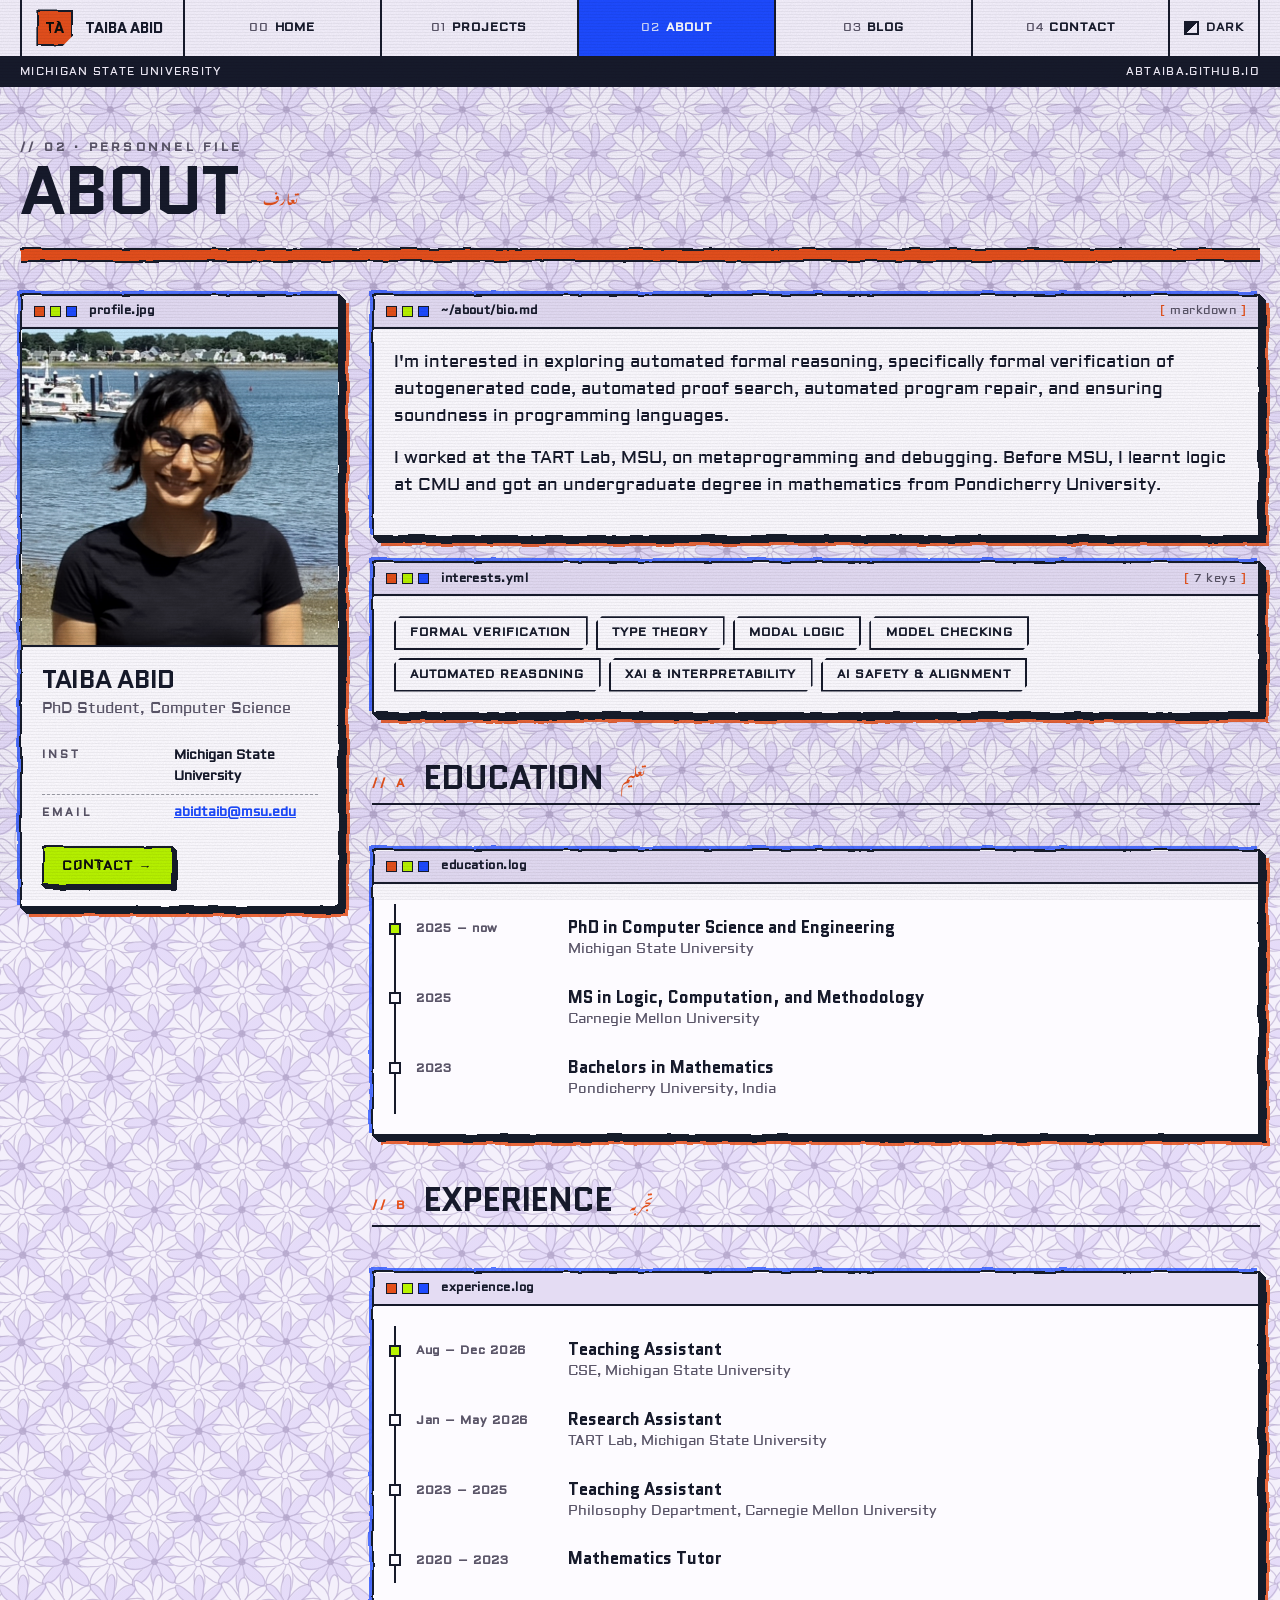
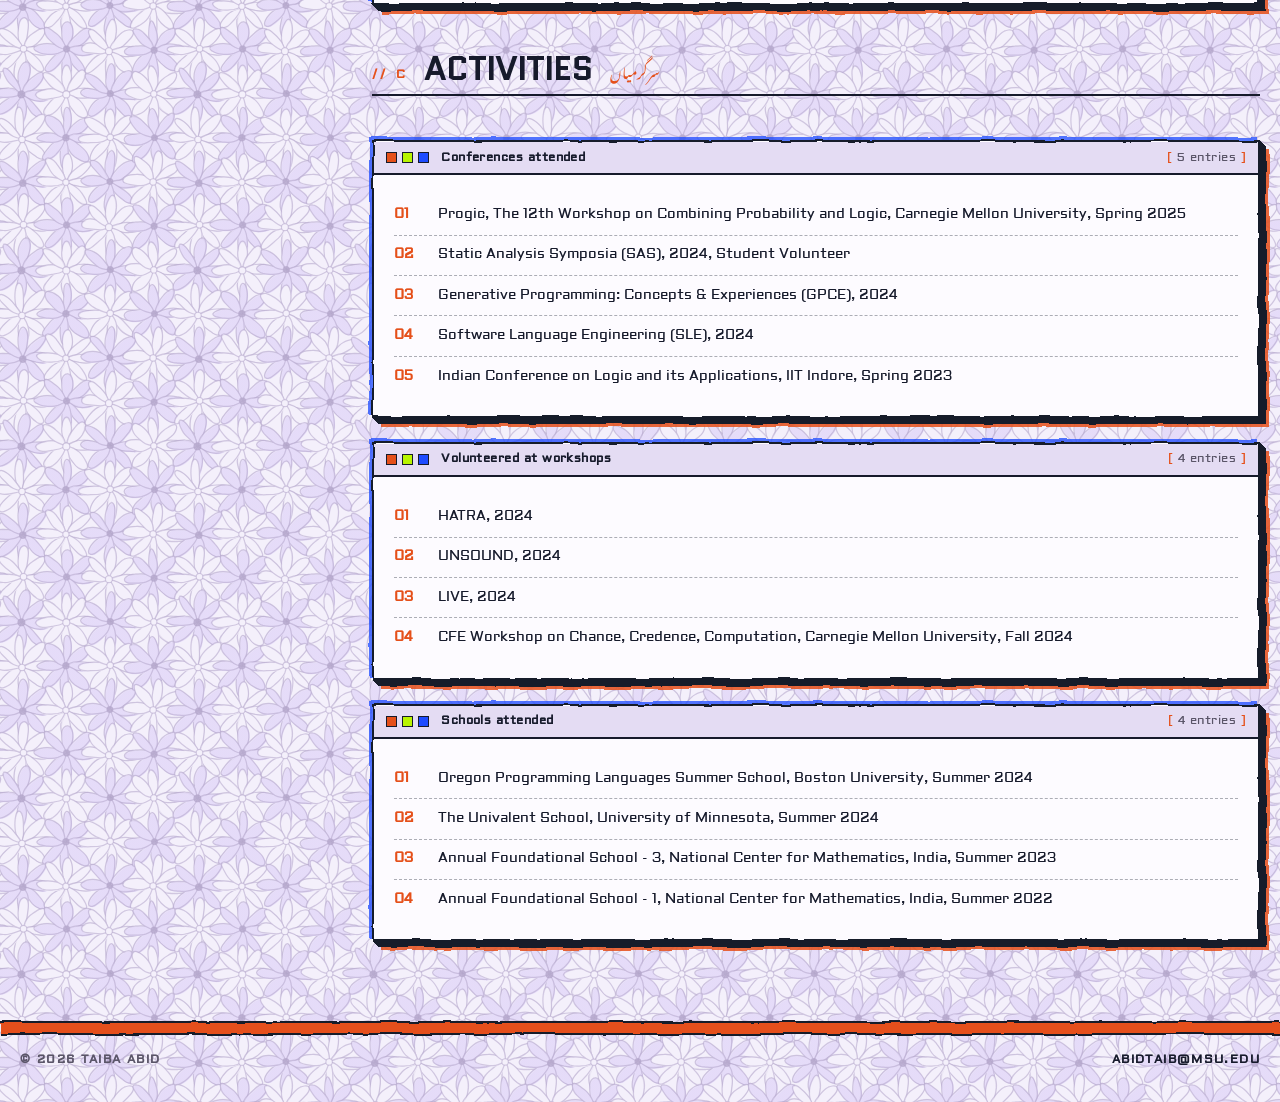
==== commit c8091b2c: "about change" ====
--- a/about.html
+++ b/about.html
@@ -83,7 +83,7 @@
       <section class="panel ">
       <div class="panel-bar"><span class="lights" aria-hidden="true"><i></i><i></i><i></i></span><span class="panel-file">experience.log</span></div>
       <div class="panel-body">
-<ol class="timeline"><li><span class="when">Aug – Dec 2026</span><div><strong>Teaching Assistant</strong><span class="where">CSE, Michigan State University</span></div></li><li><span class="when">Jan – May 2026</span><div><strong>Research Assistant</strong><span class="where">TART Lab, Michigan State University</span></div></li><li><span class="when">2025</span><div><strong>AI Integration and Product</strong><span class="where">Lexicon Labs (iOS App)</span></div></li><li><span class="when">2023 – 2025</span><div><strong>Teaching Assistant</strong><span class="where">Philosophy Department, Carnegie Mellon University</span></div></li><li><span class="when">2020 – 2023</span><div><strong>Mathematics Tutor</strong></div></li></ol>
+<ol class="timeline"><li><span class="when">Aug – Dec 2026</span><div><strong>Teaching Assistant</strong><span class="where">CSE, Michigan State University</span></div></li><li><span class="when">Jan – May 2026</span><div><strong>Research Assistant</strong><span class="where">TART Lab, Michigan State University</span></div></li><li><span class="when">2023 – 2025</span><div><strong>Teaching Assistant</strong><span class="where">Philosophy Department, Carnegie Mellon University</span></div></li><li><span class="when">2020 – 2023</span><div><strong>Mathematics Tutor</strong></div></li></ol>
       </div>
     </section>
 
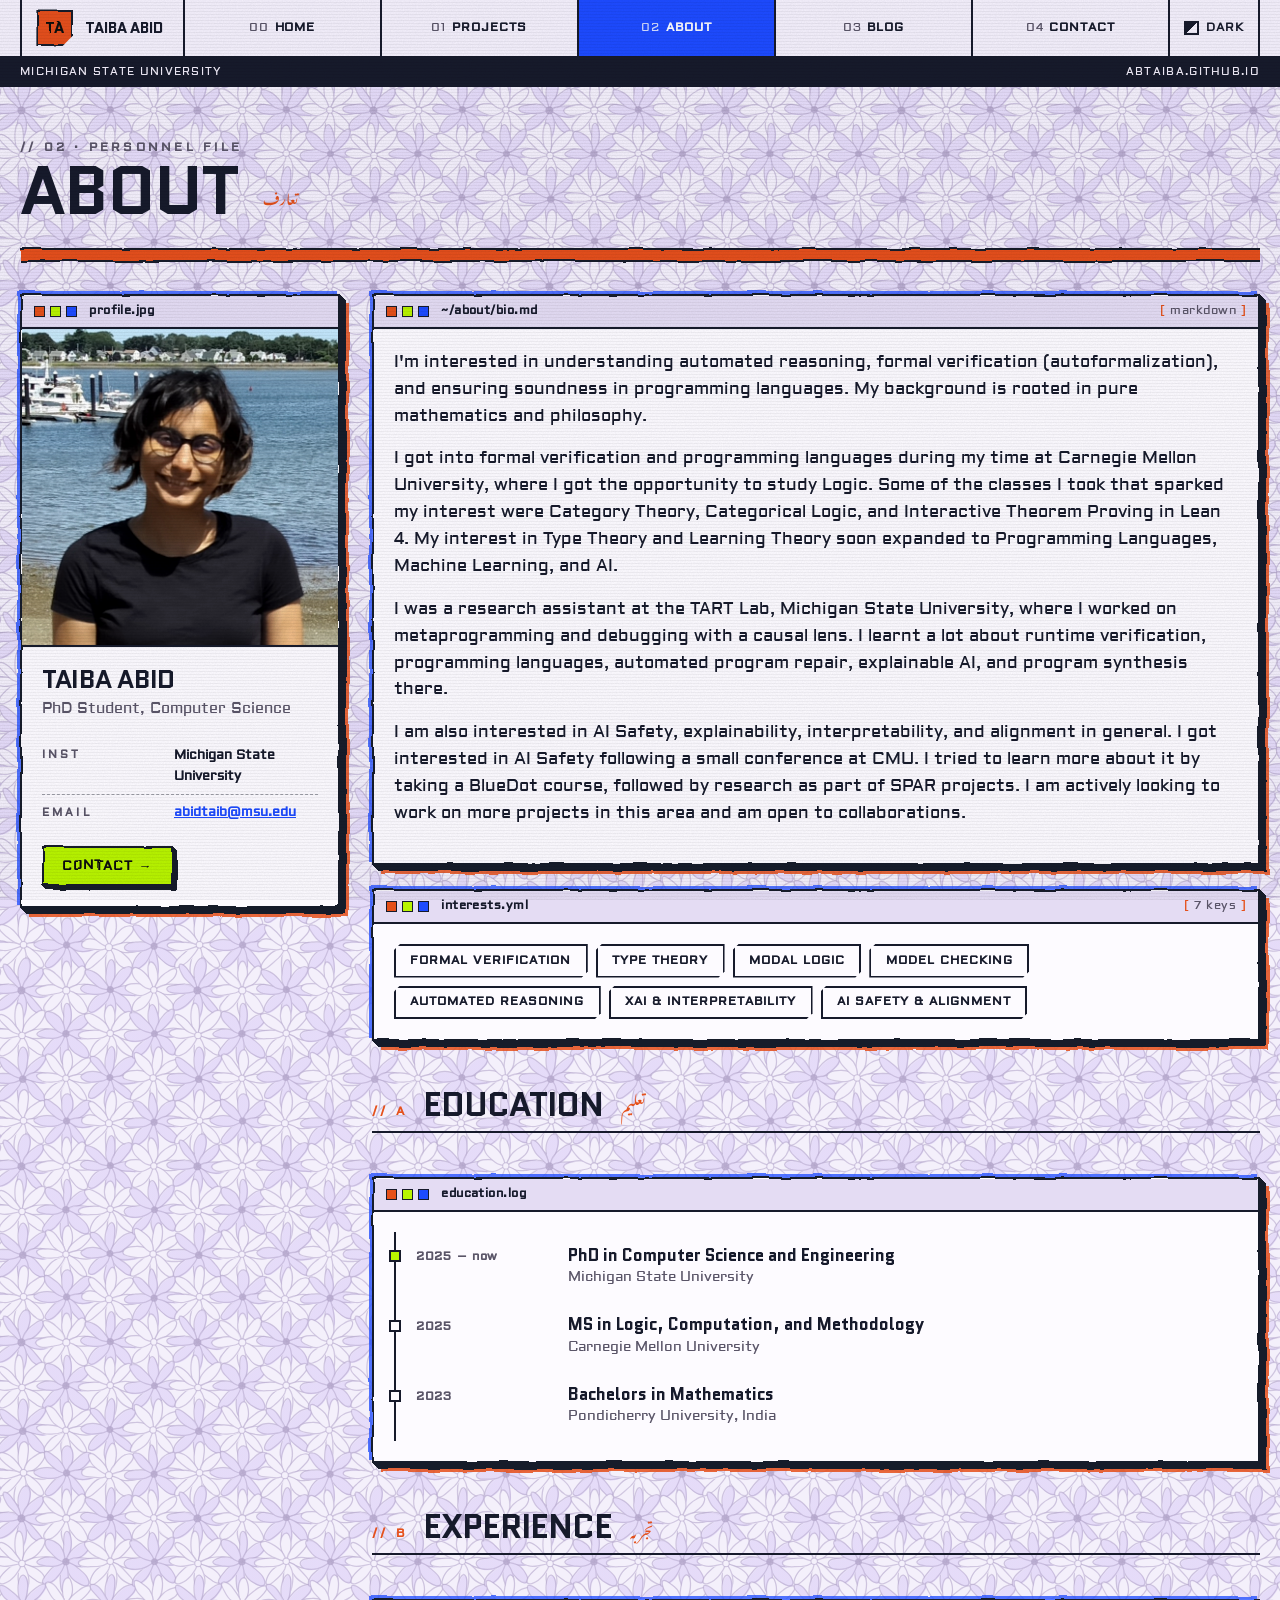
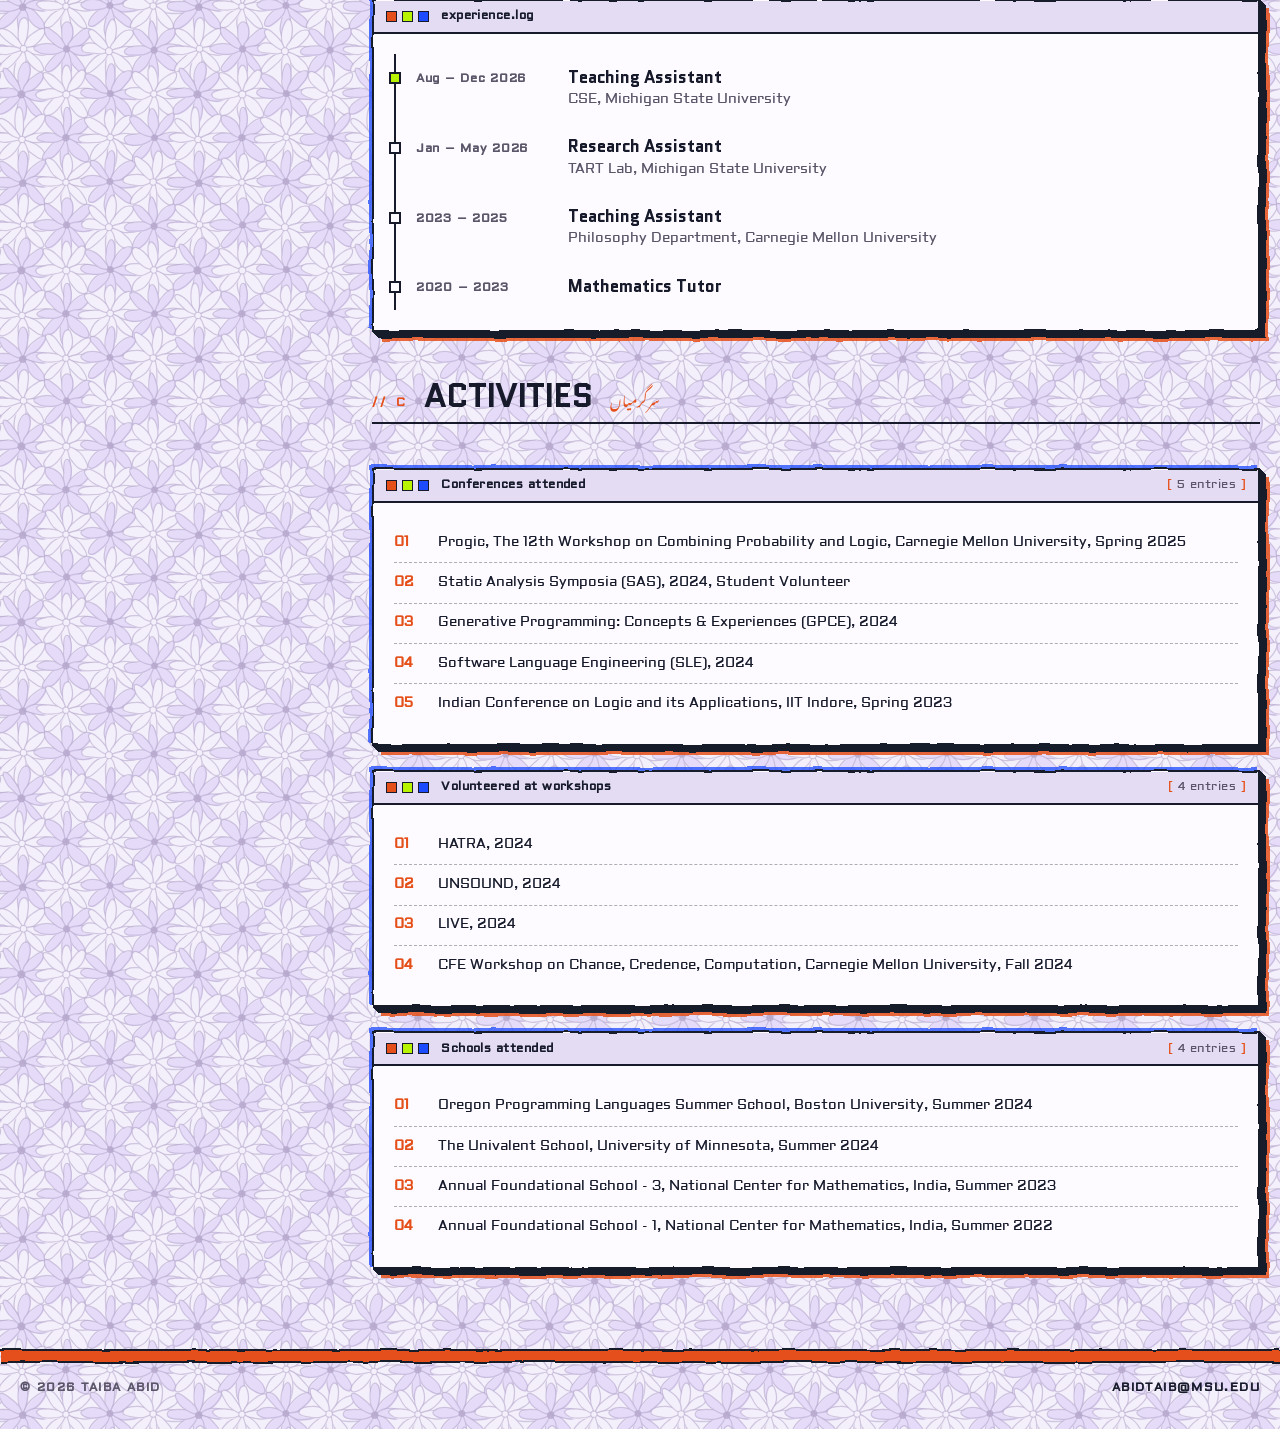
==== commit e49758fa: "change about section" ====
--- a/about.html
+++ b/about.html
@@ -59,8 +59,10 @@
       <section class="panel ">
       <div class="panel-bar"><span class="lights" aria-hidden="true"><i></i><i></i><i></i></span><span class="panel-file">~/about/bio.md</span><span class="panel-meta">markdown</span></div>
       <div class="panel-body">
-<div class="prose" style="font-size:1.05rem"><p>I&#x27;m interested in exploring automated formal reasoning, specifically formal verification of autogenerated code, automated proof search, automated program repair, and ensuring soundness in programming languages.</p>
-<p>I worked at the TART Lab, MSU, on metaprogramming and debugging. Before MSU, I learnt logic at CMU and got an undergraduate degree in mathematics from Pondicherry University.</p></div>
+<div class="prose" style="font-size:1.05rem"><p>I&#x27;m interested in understanding automated reasoning, formal verification (autoformalization), and ensuring soundness in programming languages. My background is rooted in pure mathematics and philosophy.</p>
+<p>I got into formal verification and programming languages during my time at Carnegie Mellon University, where I got the opportunity to study Logic. Some of the classes I took that sparked my interest were Category Theory, Categorical Logic, and Interactive Theorem Proving in Lean 4. My interest in Type Theory and Learning Theory soon expanded to Programming Languages, Machine Learning, and AI.</p>
+<p>I was a research assistant at the TART Lab, Michigan State University, where I worked on metaprogramming and debugging with a causal lens. I learnt a lot about runtime verification, programming languages, automated program repair, explainable AI, and program synthesis there.</p>
+<p>I am also interested in AI Safety, explainability, interpretability, and alignment in general. I got interested in AI Safety following a small conference at CMU. I tried to learn more about it by taking a BlueDot course, followed by research as part of SPAR projects. I am actively looking to work on more projects in this area and am open to collaborations.</p></div>
       </div>
     </section>
 
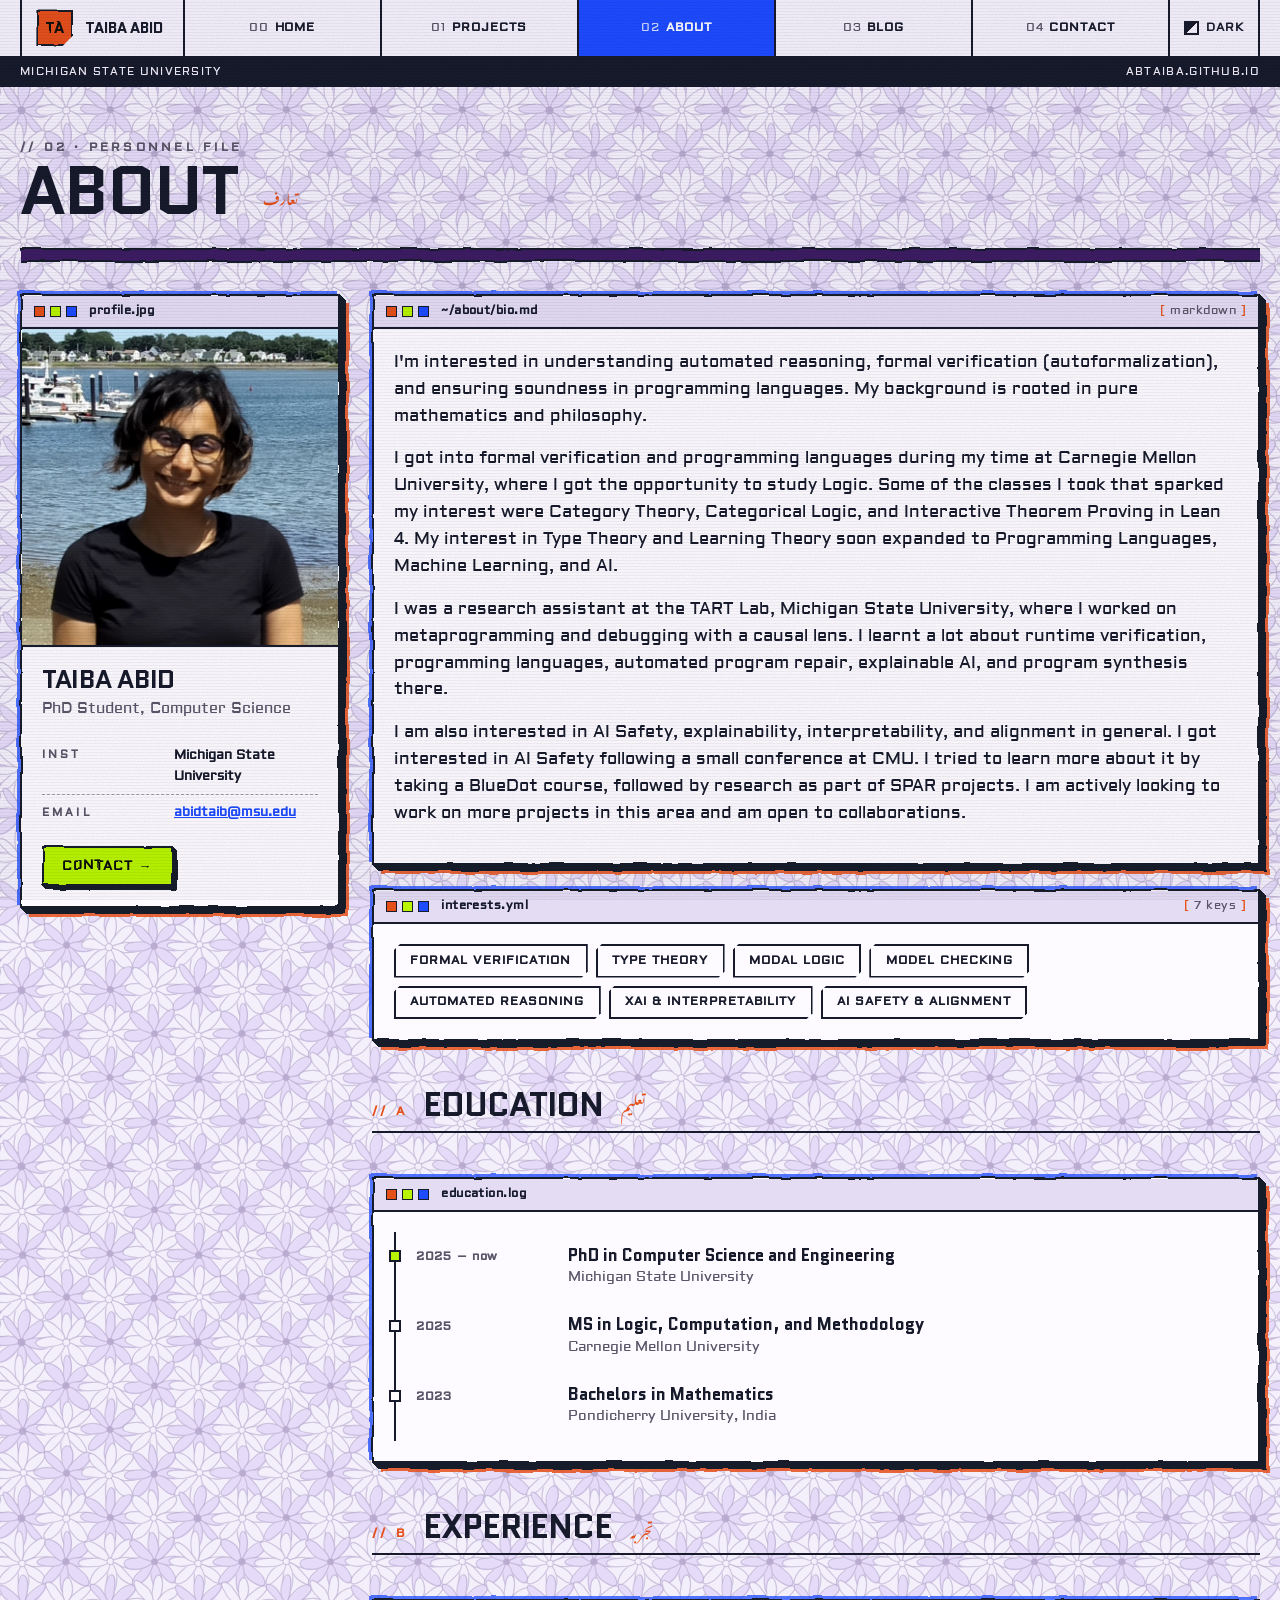
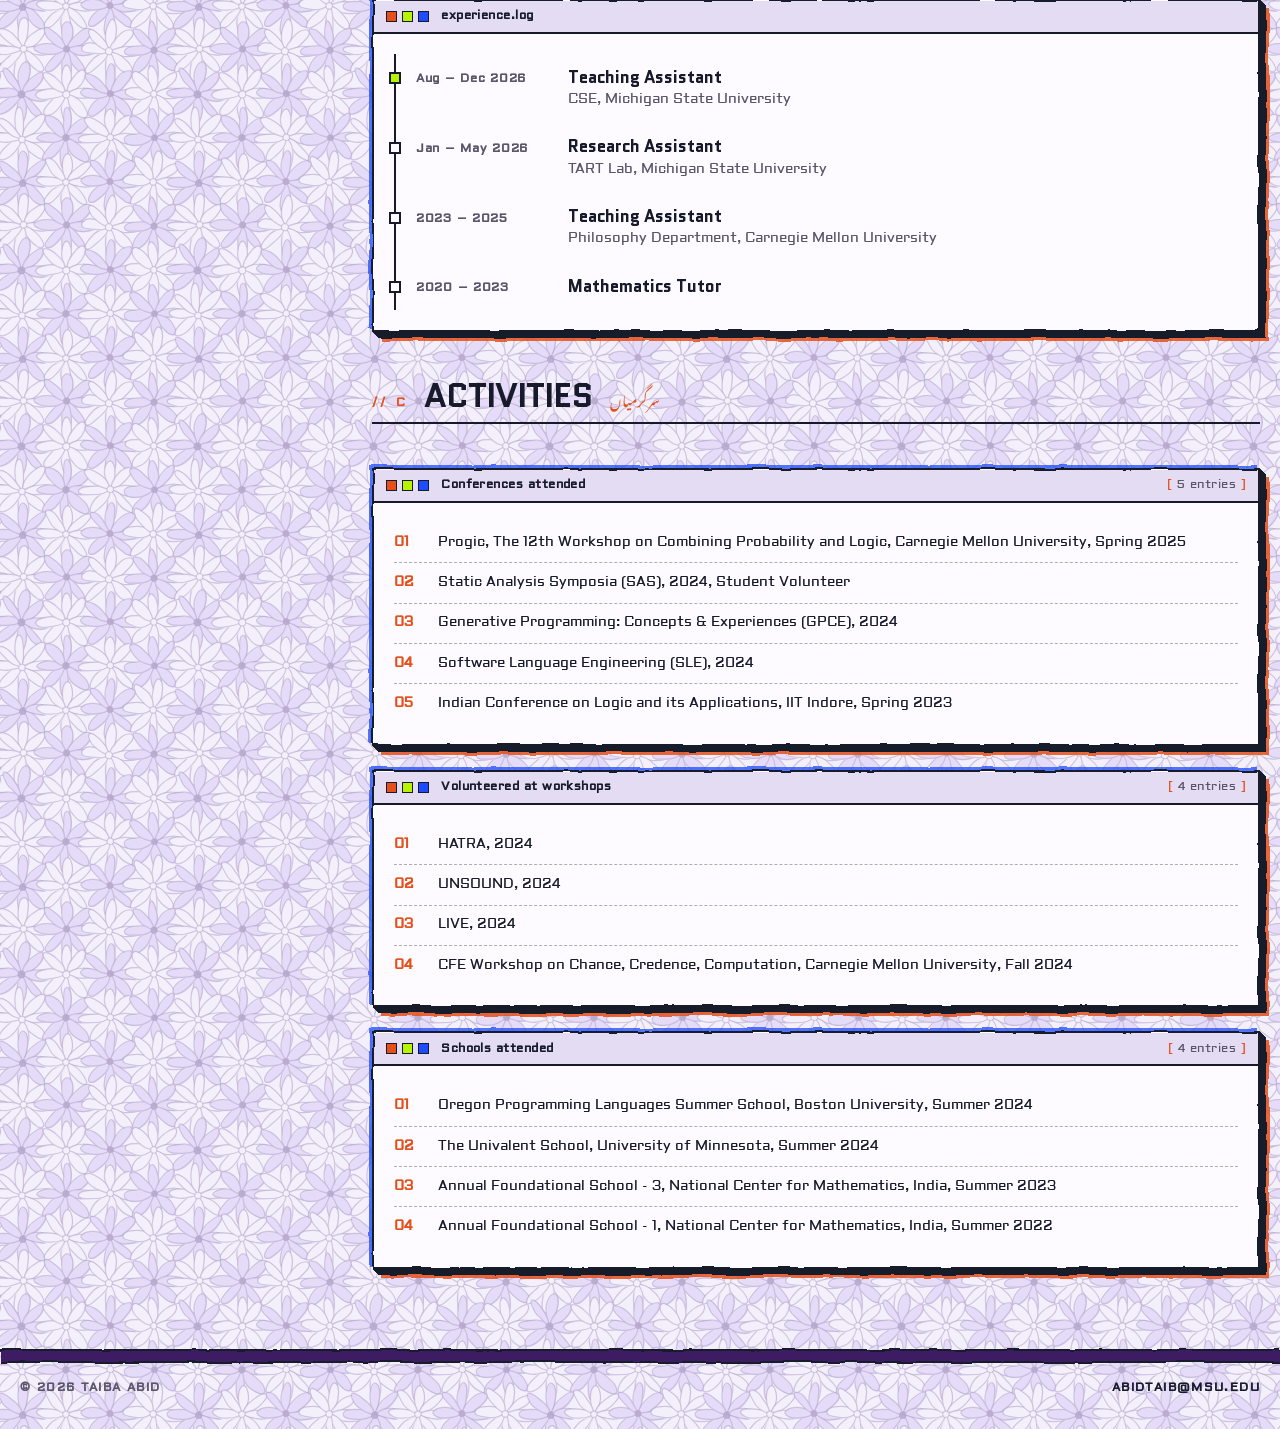
==== commit d9e38959: "new effects" ====
--- a/about.html
+++ b/about.html
@@ -12,8 +12,9 @@
   <link rel="preconnect" href="https://fonts.googleapis.com">
   <link rel="preconnect" href="https://fonts.gstatic.com" crossorigin>
   <link rel="stylesheet" href="https://fonts.googleapis.com/css2?family=Aldrich&family=Noto+Nastaliq+Urdu:wght@500;700&family=Quantico:ital,wght@0,400;0,700;1,400;1,700&display=swap">
-  <link rel="stylesheet" href="css/style.css?v=proj3">
+  <link rel="stylesheet" href="css/style.css?v=win1">
   <script src="js/theme.js" defer></script>
+  <script src="js/windows.js" defer></script>
 </head>
 <body>
   <svg class="ink-defs" width="0" height="0" aria-hidden="true" focusable="false">
--- a/css/style.css
+++ b/css/style.css
@@ -26,6 +26,9 @@
   --lime: #b8f400;
   --orange: #e5501a;
   --on-accent: #111;
+  /* Banners + the hero name: dark purple on light paper, orange in dark mode */
+  --banner: #3d1a63;
+  --on-banner: #fff;
 
   /* Type */
   /* Previous pair: "Space Grotesk" + "JetBrains Mono" */
@@ -63,6 +66,8 @@
     --blue: #5b82ff;
     --lime: #c6ff3d;
     --orange: #ff7a3d;
+    --banner: var(--orange);
+    --on-banner: #111;
     --shadow-color: var(--orange);
     --ghost-b: color-mix(in srgb, var(--lime) 85%, transparent);
     --grain-opacity: 0.22;
@@ -84,6 +89,8 @@
   --blue: #5b82ff;
   --lime: #c6ff3d;
   --orange: #ff7a3d;
+  --banner: var(--orange);
+  --on-banner: #111;
   --shadow-color: var(--orange);
   --ghost-b: color-mix(in srgb, var(--lime) 85%, transparent);
   --grain-opacity: 0.22;
@@ -283,7 +290,7 @@
 .hazard {
   height: 14px;
   border-block: var(--bw) solid var(--line);
-  background: var(--orange);
+  background: var(--banner);
 }
 
 .hazard-label {
@@ -293,13 +300,13 @@
   gap: 1rem;
   padding: 0.35rem 1rem;
   border: var(--bw) solid var(--line);
-  background: var(--orange);
+  background: var(--banner);
   font-size: 0.75rem;
   font-weight: 700;
   letter-spacing: 0.2em;
   text-transform: uppercase;
 }
-.hazard-label span { padding: 0.1rem 0.6rem; background: var(--orange); color: #111; border: var(--bw) solid #111; }
+.hazard-label span { padding: 0.1rem 0.6rem; background: var(--banner); color: var(--on-banner); border: var(--bw) solid var(--on-banner); }
 
 /* ---------- Panels (editor / terminal windows) ---------- */
 
@@ -339,6 +346,42 @@
 .lights i:nth-child(1) { background: var(--orange); }
 .lights i:nth-child(2) { background: var(--lime); }
 .lights i:nth-child(3) { background: var(--blue); }
+
+/* Window controls: close, minimise, maximise (wired up in js/windows.js) */
+.lights i { position: relative; cursor: pointer; }
+.lights i::after {
+  position: absolute; inset: 0;
+  display: grid; place-items: center;
+  font-family: var(--font-body); font-size: 0.6rem; font-style: normal; font-weight: 700; line-height: 1;
+  color: #111; text-shadow: none;
+  opacity: 0;
+}
+.lights i:nth-child(1)::after { content: "×"; }
+.lights i:nth-child(2)::after { content: "–"; }
+.lights i:nth-child(3)::after { content: "+"; color: #fff; }
+.lights:hover i::after { opacity: 1; }
+.lights i:hover { filter: brightness(1.15); }
+
+.panel.is-closing { animation: win-close 0.18s var(--ease) forwards; }
+@keyframes win-close { to { opacity: 0; transform: scale(0.94); } }
+.panel.is-closed { display: none; }
+
+.panel.is-min > :not(.panel-bar) { display: none; }
+.panel.is-min > .panel-bar { border-bottom: 0; }
+
+.panel.is-max {
+  position: fixed;
+  inset: 4.5rem 1rem 1rem;
+  z-index: 150;
+  overflow: auto;
+  transform: none !important;
+  view-transition-name: none !important;
+}
+.panel.is-max > .panel-bar { position: sticky; top: 0; z-index: 1; }
+.panel.is-max .id-photo img { max-height: 70vh; aspect-ratio: auto; object-fit: contain; }
+html.has-max { overflow: hidden; }
+.win-backdrop { position: fixed; inset: 0; z-index: 149; background: color-mix(in srgb, var(--paper) 75%, transparent); }
+.win-backdrop[hidden] { display: none; }
 
 .panel-file { font-weight: 700; overflow: hidden; text-overflow: ellipsis; white-space: nowrap; }
 .panel-meta { margin-left: auto; color: var(--muted); white-space: nowrap; }
@@ -501,7 +544,7 @@
 }
 
 .home-hero .mega { margin: 0.25rem 0 1.25rem; }
-.home-hero .mega .accent { -webkit-text-stroke: 0; }
+.home-hero .mega .accent { color: var(--banner); -webkit-text-stroke: 0; }
 
 .id-photo {
   position: relative;
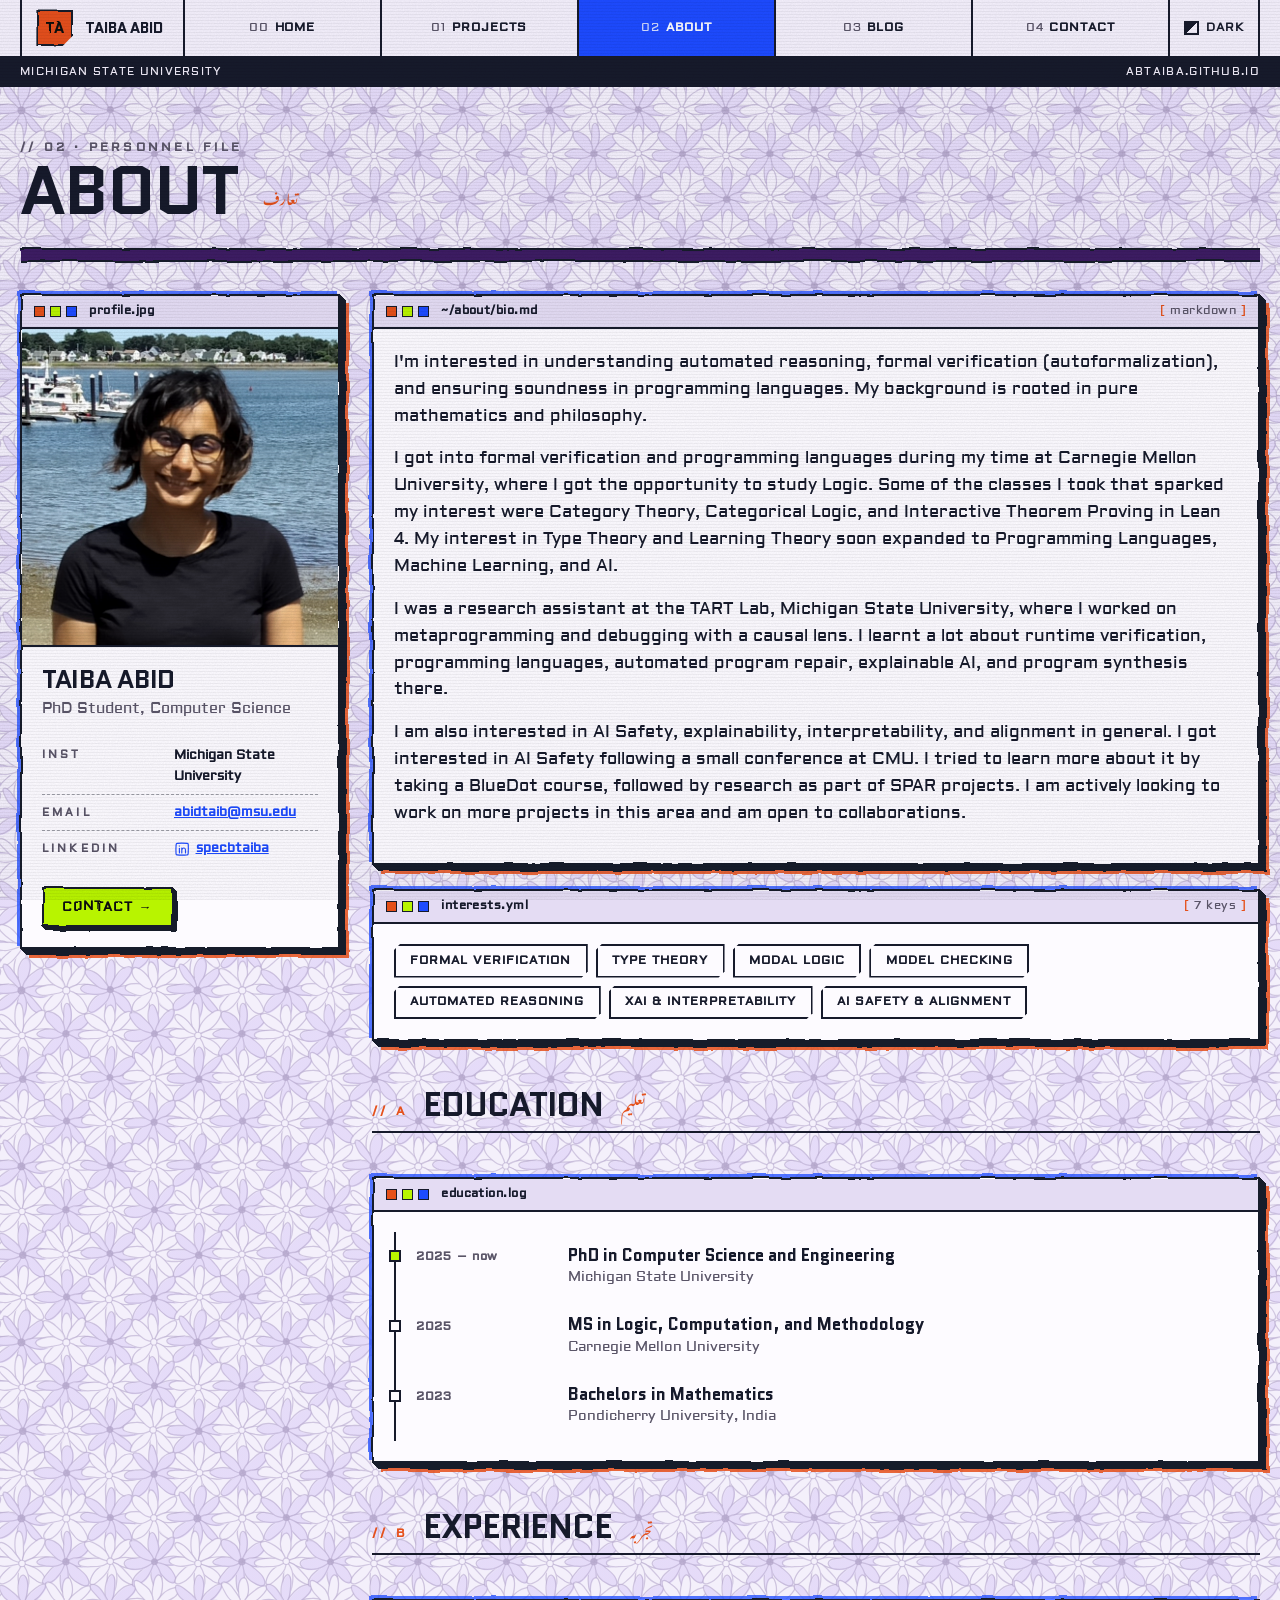
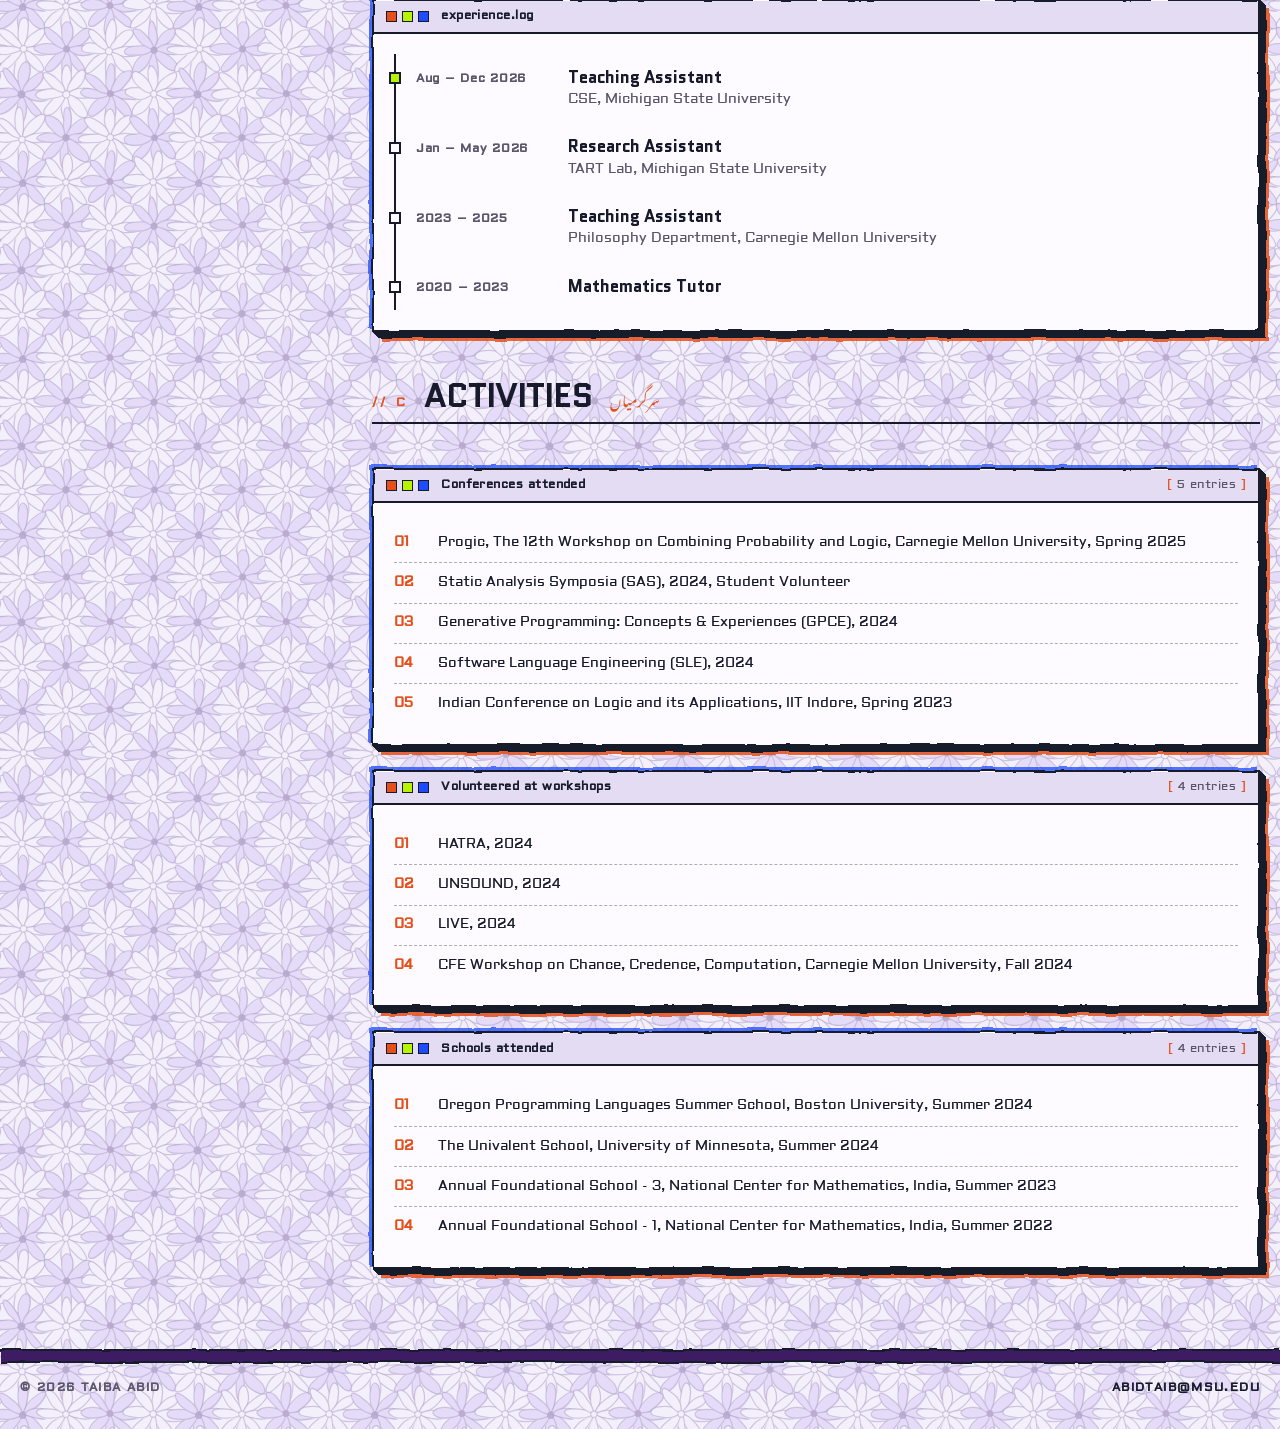
==== commit d6a66f39: "linkedin" ====
--- a/about.html
+++ b/about.html
@@ -12,9 +12,9 @@
   <link rel="preconnect" href="https://fonts.googleapis.com">
   <link rel="preconnect" href="https://fonts.gstatic.com" crossorigin>
   <link rel="stylesheet" href="https://fonts.googleapis.com/css2?family=Aldrich&family=Noto+Nastaliq+Urdu:wght@500;700&family=Quantico:ital,wght@0,400;0,700;1,400;1,700&display=swap">
-  <link rel="stylesheet" href="css/style.css?v=win1">
+  <link rel="stylesheet" href="css/style.css?v=win3">
   <script src="js/theme.js" defer></script>
-  <script src="js/windows.js" defer></script>
+  <script src="js/windows.js?v=dock2" defer></script>
 </head>
 <body>
   <svg class="ink-defs" width="0" height="0" aria-hidden="true" focusable="false">
@@ -33,7 +33,7 @@
     <div class="wrap"><span class="hide-sm">Michigan State University</span><span class="push">abtaiba.github.io</span></div>
   </div>
 
-  <main id="main" class="wrap">
+  <main id="main" class="wrap" data-dock>
     <div class="page-hero">
       <div><span class="label">// 02 · Personnel file</span><h1 class="big">About <span class="ur" lang="ur" dir="rtl">تعارف</span></h1></div>
     </div>
@@ -50,6 +50,7 @@
           <dl class="readout">
             <div><dt>Inst</dt><dd>Michigan State University</dd></div>
             <div><dt>Email</dt><dd><a href="mailto:abidtaib@msu.edu">abidtaib@msu.edu</a></dd></div>
+            <div><dt>LinkedIn</dt><dd><a class="ink-link" href="https://www.linkedin.com/in/specbtaiba/" rel="noopener"><svg class="ink-icon" viewBox="0 0 24 24" aria-hidden="true" focusable="false"><path d="M4.6 3.4c4.9-.5 10-.4 15 .1 1 .2 1.3.8 1.3 1.9.2 4.5.1 9-.2 13.4-.1 1-.7 1.5-1.7 1.6-4.8.3-9.6.4-14.4 0-1-.1-1.5-.7-1.6-1.6-.3-4.4-.3-8.9.1-13.4.1-1.1.6-1.8 1.5-2z"/><path d="M7.9 10.6c-.1 2.3 0 4.6.1 6.8"/><path d="M7.7 7.3l.3.1"/><path d="M11.4 10.4c.1 2.4.1 4.7 0 7.1M11.5 13c.4-1.8 1.7-2.8 3.2-2.7 1.4.1 2 1.1 2.1 2.6.1 1.5 0 3 .1 4.5"/></svg>specbtaiba</a></dd></div>
           </dl>
           <div class="chips" style="margin-top:1rem"><a class="btn" href="contact.html">Contact →</a></div>
         </div>
--- a/css/style.css
+++ b/css/style.css
@@ -349,6 +349,9 @@
 
 /* Window controls: close, minimise, maximise (wired up in js/windows.js) */
 .lights i { position: relative; cursor: pointer; }
+/* Bigger hit area than the dot itself, so near-misses (and taps) still count */
+.lights i::before { content: ""; position: absolute; inset: -0.3rem -0.15rem; }
+.lights { cursor: default; }
 .lights i::after {
   position: absolute; inset: 0;
   display: grid; place-items: center;
@@ -365,6 +368,51 @@
 .panel.is-closing { animation: win-close 0.18s var(--ease) forwards; }
 @keyframes win-close { to { opacity: 0; transform: scale(0.94); } }
 .panel.is-closed { display: none; }
+.panel.is-opening { animation: win-open 0.22s var(--ease); }
+@keyframes win-open { from { opacity: 0; transform: scale(0.94); } }
+
+/* Dock of closed windows, pinned to the left edge (home, about, contact) */
+.win-dock {
+  position: fixed;
+  left: 0.75rem;
+  top: 50%;
+  z-index: 140;
+  display: flex;
+  flex-direction: column;
+  gap: 0.5rem;
+  max-height: 70vh;
+  overflow-y: auto;
+  padding: 0.25rem 0.5rem 0.5rem 0.25rem;
+  transform: translateY(-50%);
+}
+.win-dock[hidden] { display: none; }
+.win-dock-tab {
+  display: flex;
+  align-items: center;
+  gap: 0.45rem;
+  max-width: 10rem;
+  padding: 0.35rem 0.55rem;
+  border: var(--bw) solid var(--line);
+  background: var(--bar);
+  color: var(--ink);
+  box-shadow: var(--shadow-sm);
+  font: 700 0.68rem/1.2 var(--font-body);
+  letter-spacing: 0.04em;
+  text-align: left;
+  cursor: pointer;
+  animation: win-open 0.22s var(--ease);
+  transition: transform 0.12s var(--ease), box-shadow 0.12s var(--ease), background 0.12s var(--ease);
+}
+.win-dock-tab:hover, .win-dock-tab:focus-visible { background: var(--lime); color: #111; transform: translateX(2px); }
+.win-dock-tab:active { box-shadow: var(--shadow-press); transform: translate(2px, 2px); }
+.win-dock-icon {
+  flex: none;
+  width: 0.7rem;
+  height: 0.7rem;
+  border: 1.5px solid var(--line);
+  background: var(--orange);
+}
+.win-dock-name { overflow: hidden; text-overflow: ellipsis; white-space: nowrap; }
 
 .panel.is-min > :not(.panel-bar) { display: none; }
 .panel.is-min > .panel-bar { border-bottom: 0; }
@@ -435,6 +483,18 @@
 .readout dt { color: var(--muted); font-size: 0.7rem; font-weight: 700; letter-spacing: 0.12em; text-transform: uppercase; padding-top: 0.15em; }
 .readout dd { margin: 0; font-weight: 700; overflow-wrap: anywhere; }
 .readout a { color: var(--blue); }
+.ink-link { display: inline-flex; align-items: center; gap: 0.4em; }
+.ink-icon {
+  width: 1.25em;
+  height: 1.25em;
+  flex: none;
+  fill: none;
+  stroke: currentColor;
+  stroke-width: 1.7;
+  stroke-linecap: round;
+  stroke-linejoin: round;
+  filter: url(#ink-bleed);
+}
 
 /* ---------- Chips & tags ---------- */
 
@@ -941,6 +1001,9 @@
   .nav a { padding: 0 0.6rem; }
   .nav a span { display: none; }
   .theme-toggle .tt-text { display: none; }
+  .win-dock { left: 0.35rem; }
+  .win-dock-tab { padding: 0.45rem; }
+  .win-dock-name { display: none; }
 }
 
 @media (prefers-reduced-motion: reduce) {
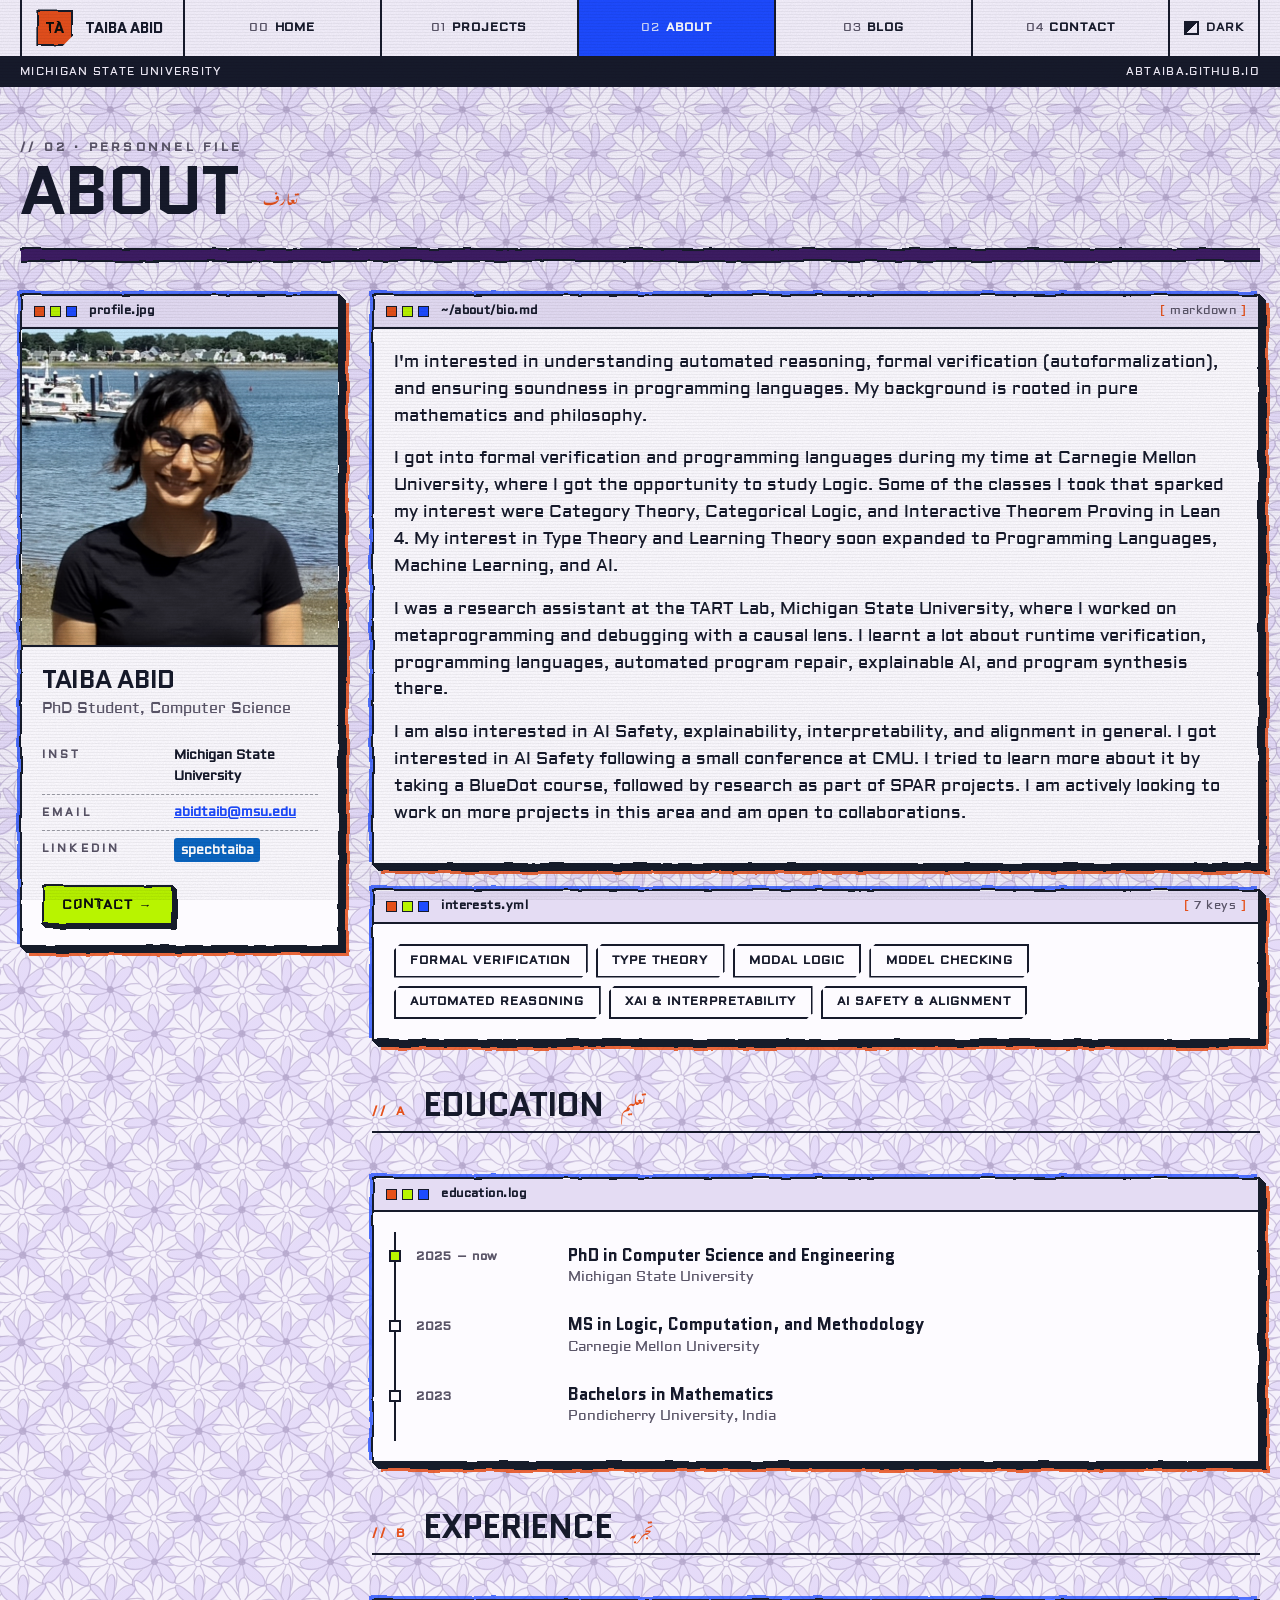
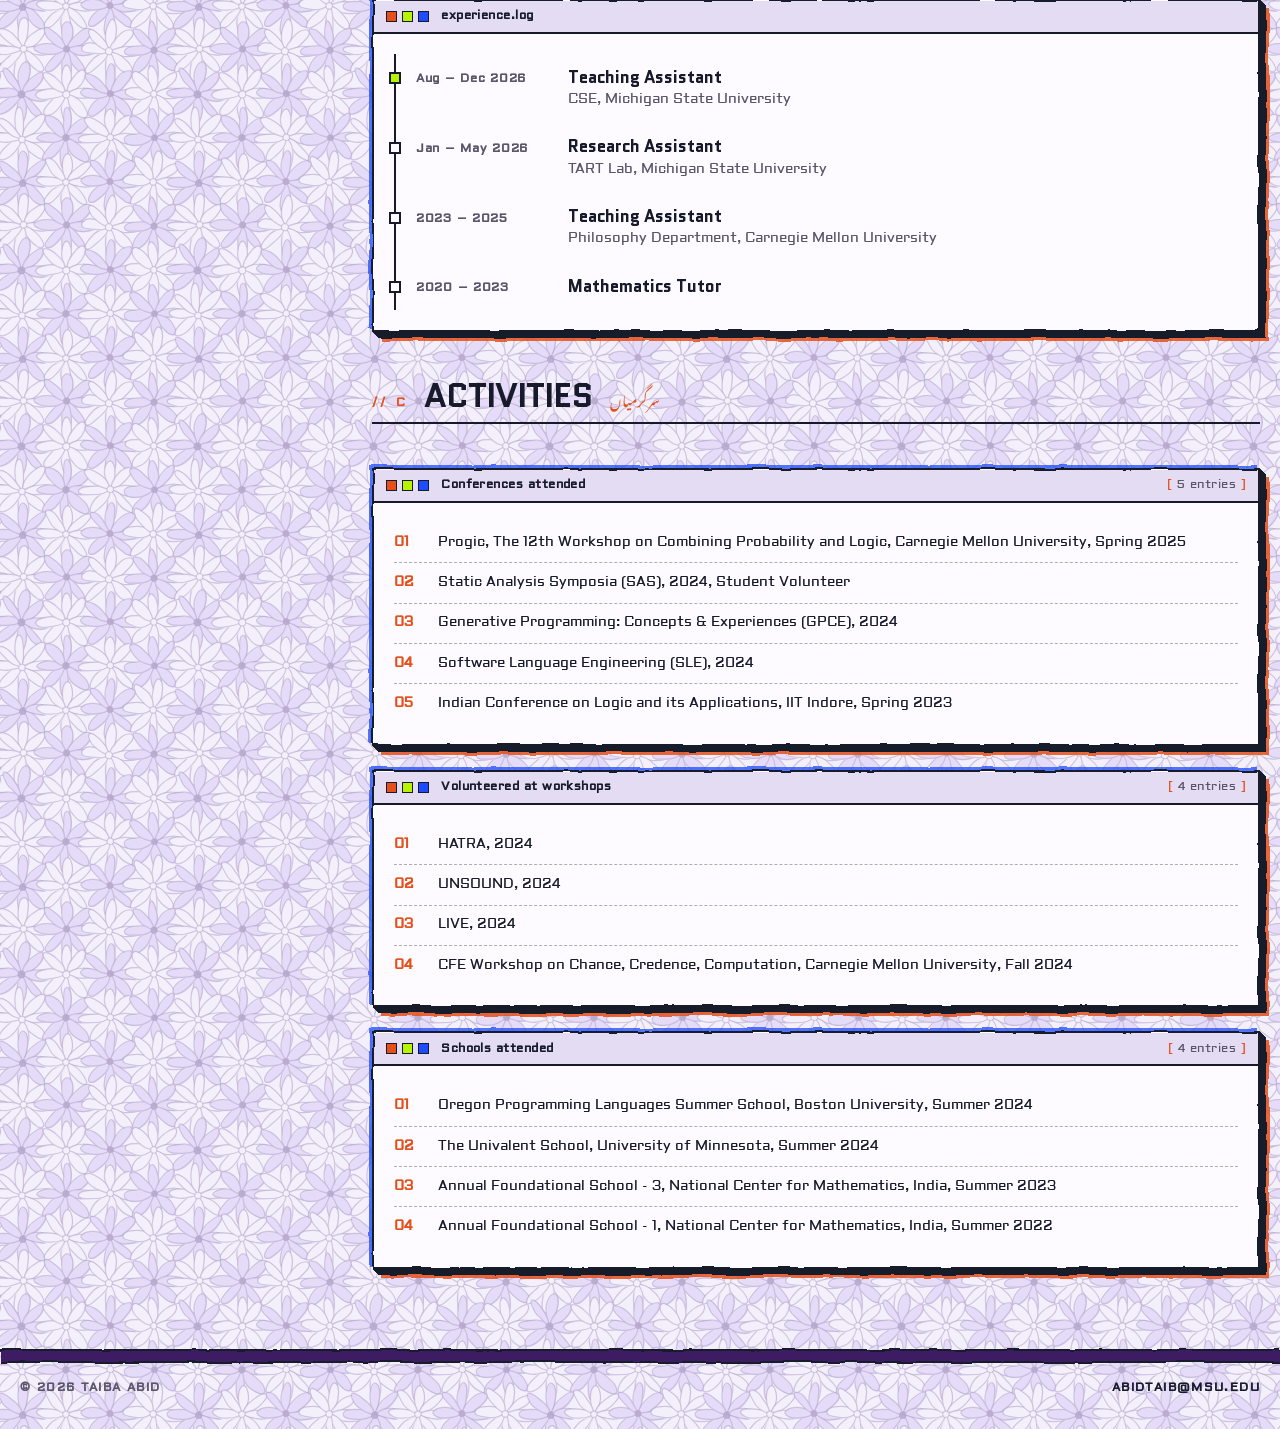
==== commit 9f827375: "linkedin 2" ====
--- a/about.html
+++ b/about.html
@@ -50,7 +50,7 @@
           <dl class="readout">
             <div><dt>Inst</dt><dd>Michigan State University</dd></div>
             <div><dt>Email</dt><dd><a href="mailto:abidtaib@msu.edu">abidtaib@msu.edu</a></dd></div>
-            <div><dt>LinkedIn</dt><dd><a class="ink-link" href="https://www.linkedin.com/in/specbtaiba/" rel="noopener"><svg class="ink-icon" viewBox="0 0 24 24" aria-hidden="true" focusable="false"><path d="M4.6 3.4c4.9-.5 10-.4 15 .1 1 .2 1.3.8 1.3 1.9.2 4.5.1 9-.2 13.4-.1 1-.7 1.5-1.7 1.6-4.8.3-9.6.4-14.4 0-1-.1-1.5-.7-1.6-1.6-.3-4.4-.3-8.9.1-13.4.1-1.1.6-1.8 1.5-2z"/><path d="M7.9 10.6c-.1 2.3 0 4.6.1 6.8"/><path d="M7.7 7.3l.3.1"/><path d="M11.4 10.4c.1 2.4.1 4.7 0 7.1M11.5 13c.4-1.8 1.7-2.8 3.2-2.7 1.4.1 2 1.1 2.1 2.6.1 1.5 0 3 .1 4.5"/></svg>specbtaiba</a></dd></div>
+            <div><dt>LinkedIn</dt><dd><a class="linkedin-badge" href="https://www.linkedin.com/in/specbtaiba/" rel="noopener">specbtaiba</a></dd></div>
           </dl>
           <div class="chips" style="margin-top:1rem"><a class="btn" href="contact.html">Contact →</a></div>
         </div>
--- a/css/style.css
+++ b/css/style.css
@@ -483,18 +483,16 @@
 .readout dt { color: var(--muted); font-size: 0.7rem; font-weight: 700; letter-spacing: 0.12em; text-transform: uppercase; padding-top: 0.15em; }
 .readout dd { margin: 0; font-weight: 700; overflow-wrap: anywhere; }
 .readout a { color: var(--blue); }
-.ink-link { display: inline-flex; align-items: center; gap: 0.4em; }
-.ink-icon {
-  width: 1.25em;
-  height: 1.25em;
-  flex: none;
-  fill: none;
-  stroke: currentColor;
-  stroke-width: 1.7;
-  stroke-linecap: round;
-  stroke-linejoin: round;
-  filter: url(#ink-bleed);
-}
+/* LinkedIn's brand blue, so the handle reads as LinkedIn at a glance */
+.readout a.linkedin-badge {
+  display: inline-block;
+  padding: 0.1em 0.5em;
+  border-radius: 3px;
+  background: #0a66c2;
+  color: #fff;
+  text-decoration: none;
+}
+.readout a.linkedin-badge:hover { background: #004182; }
 
 /* ---------- Chips & tags ---------- */
 
